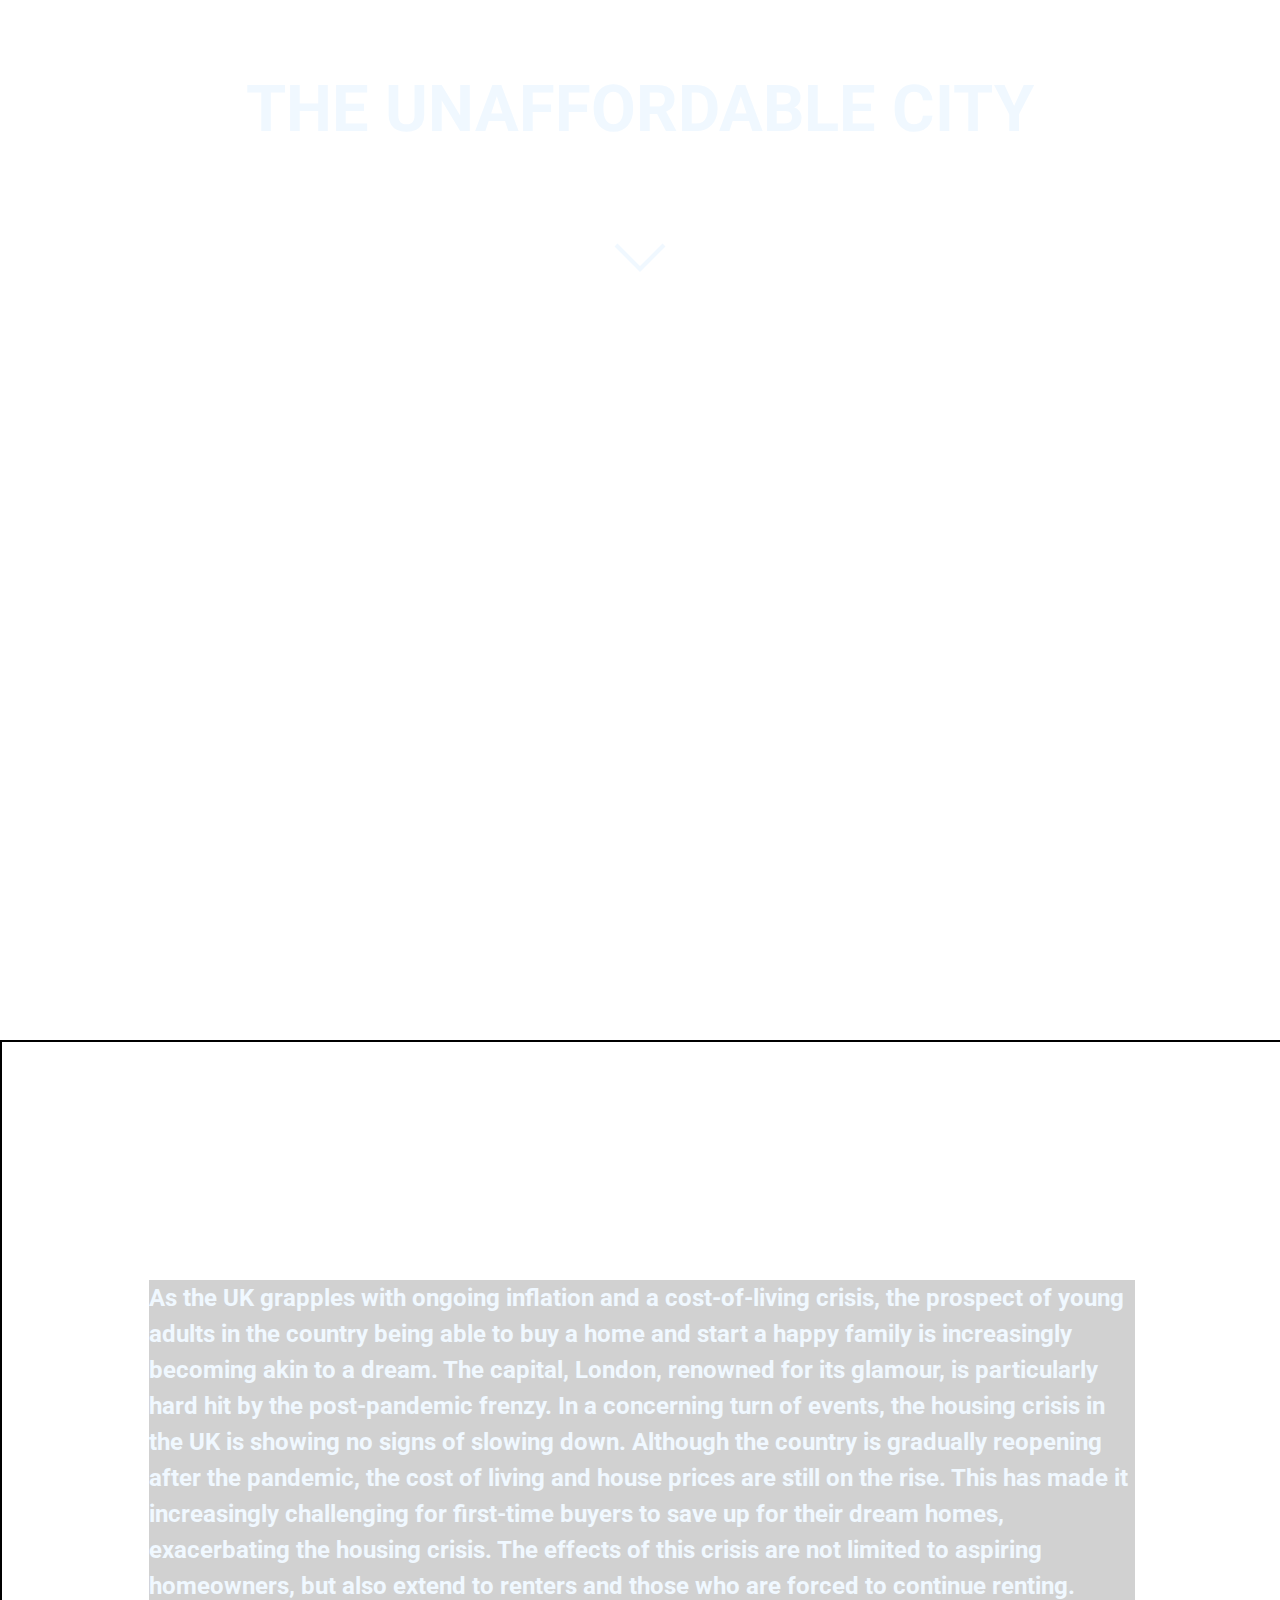
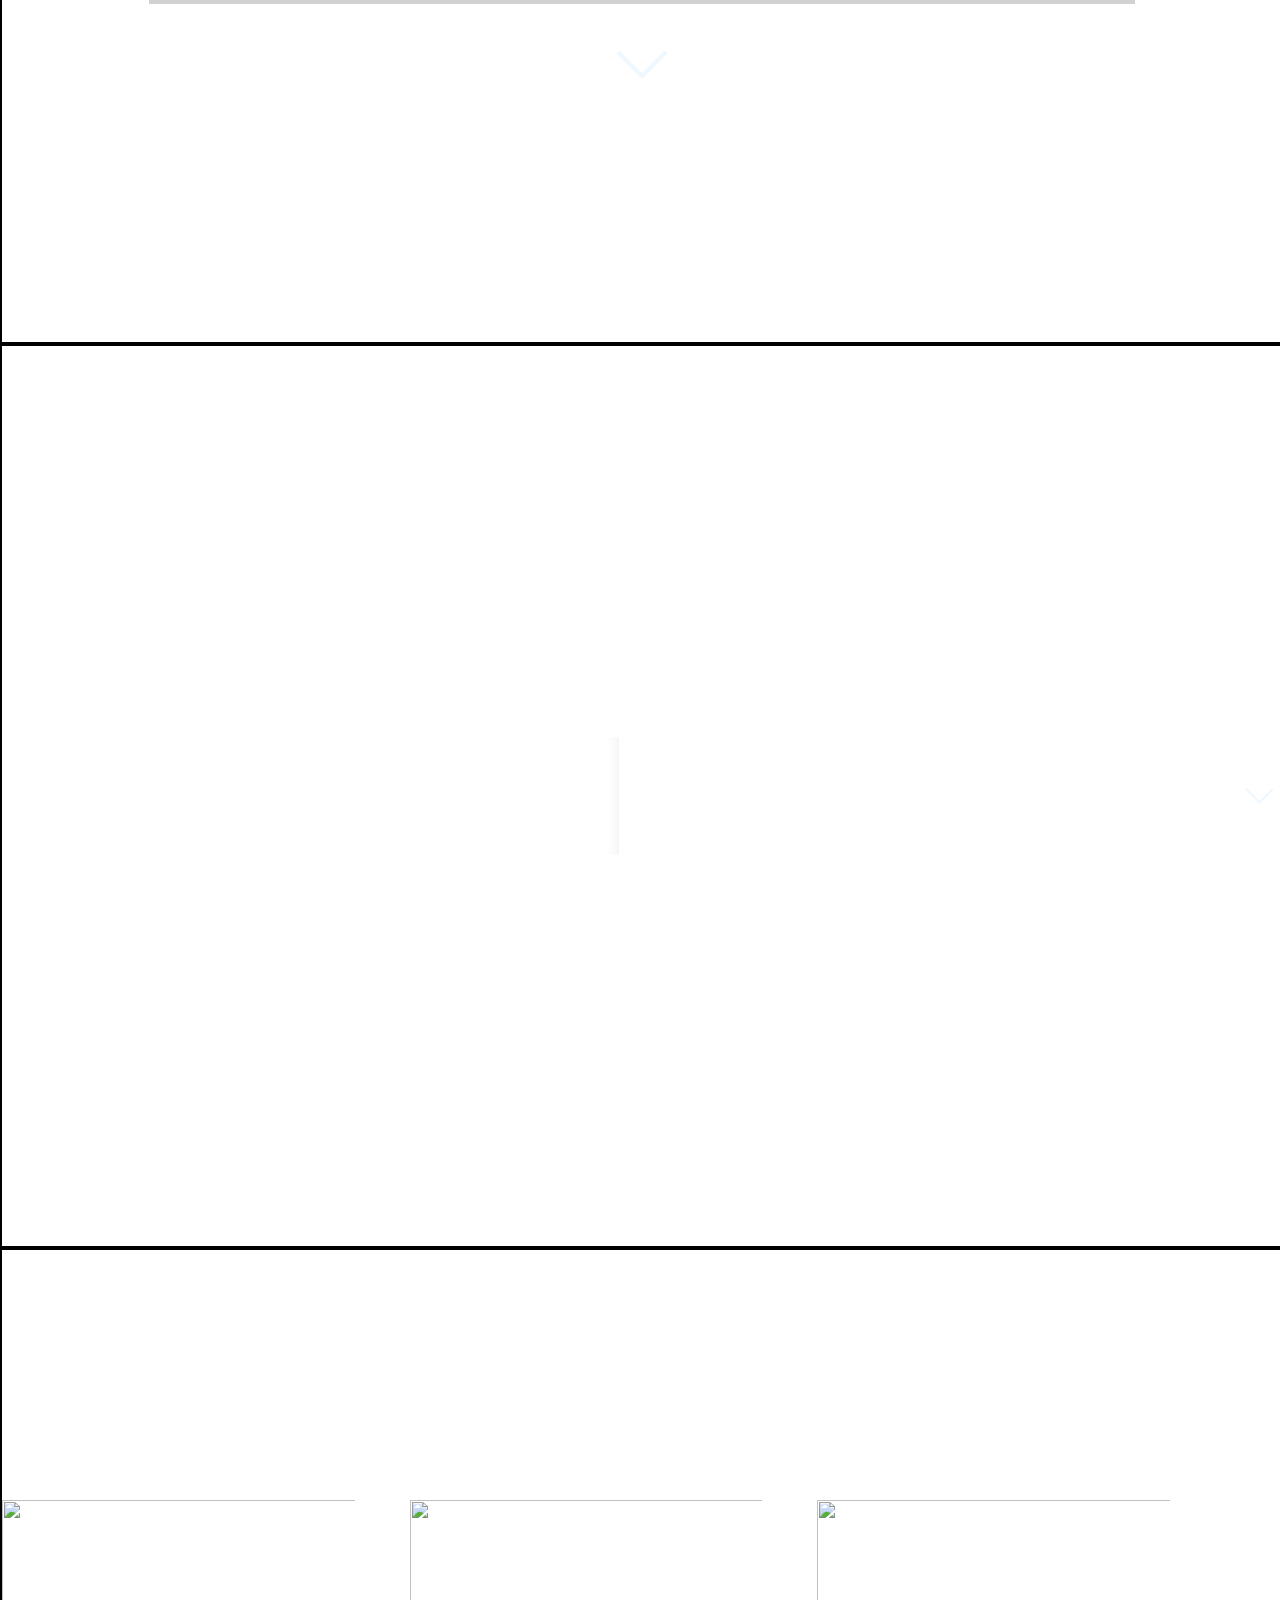
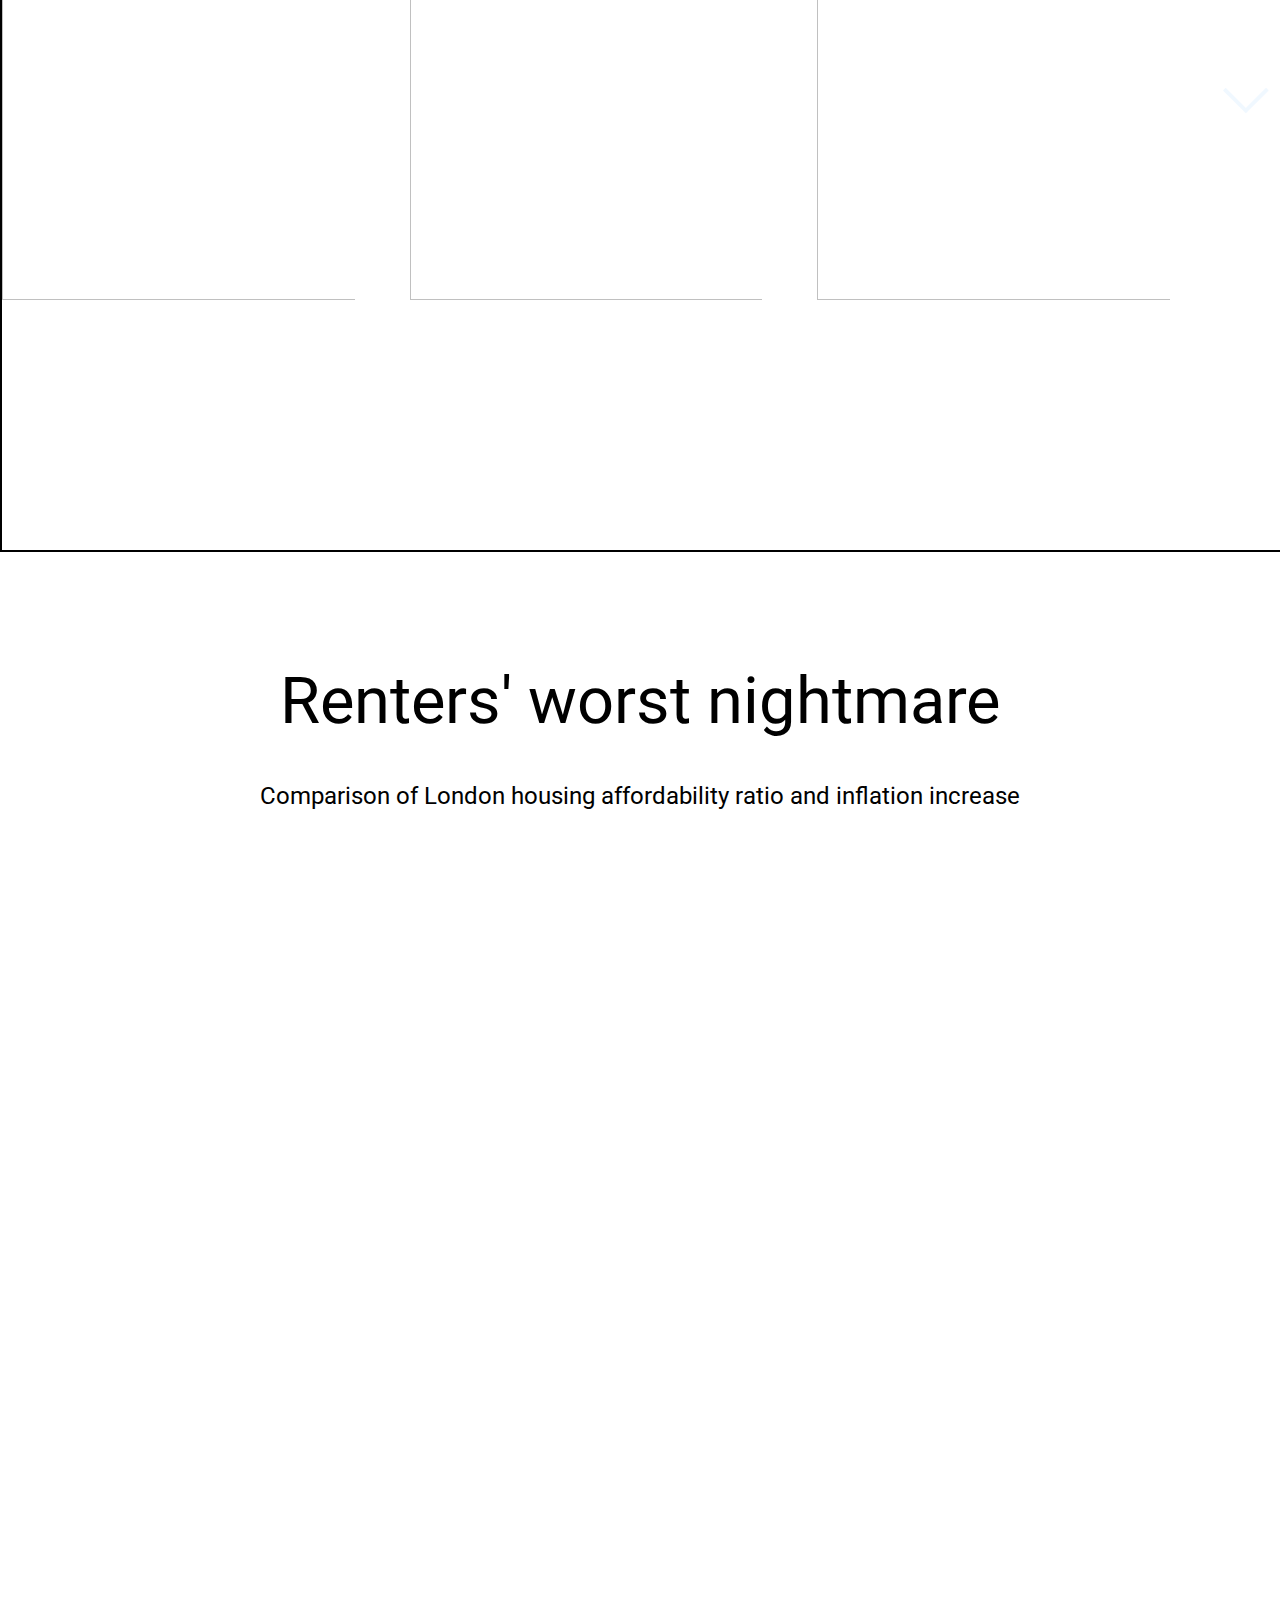
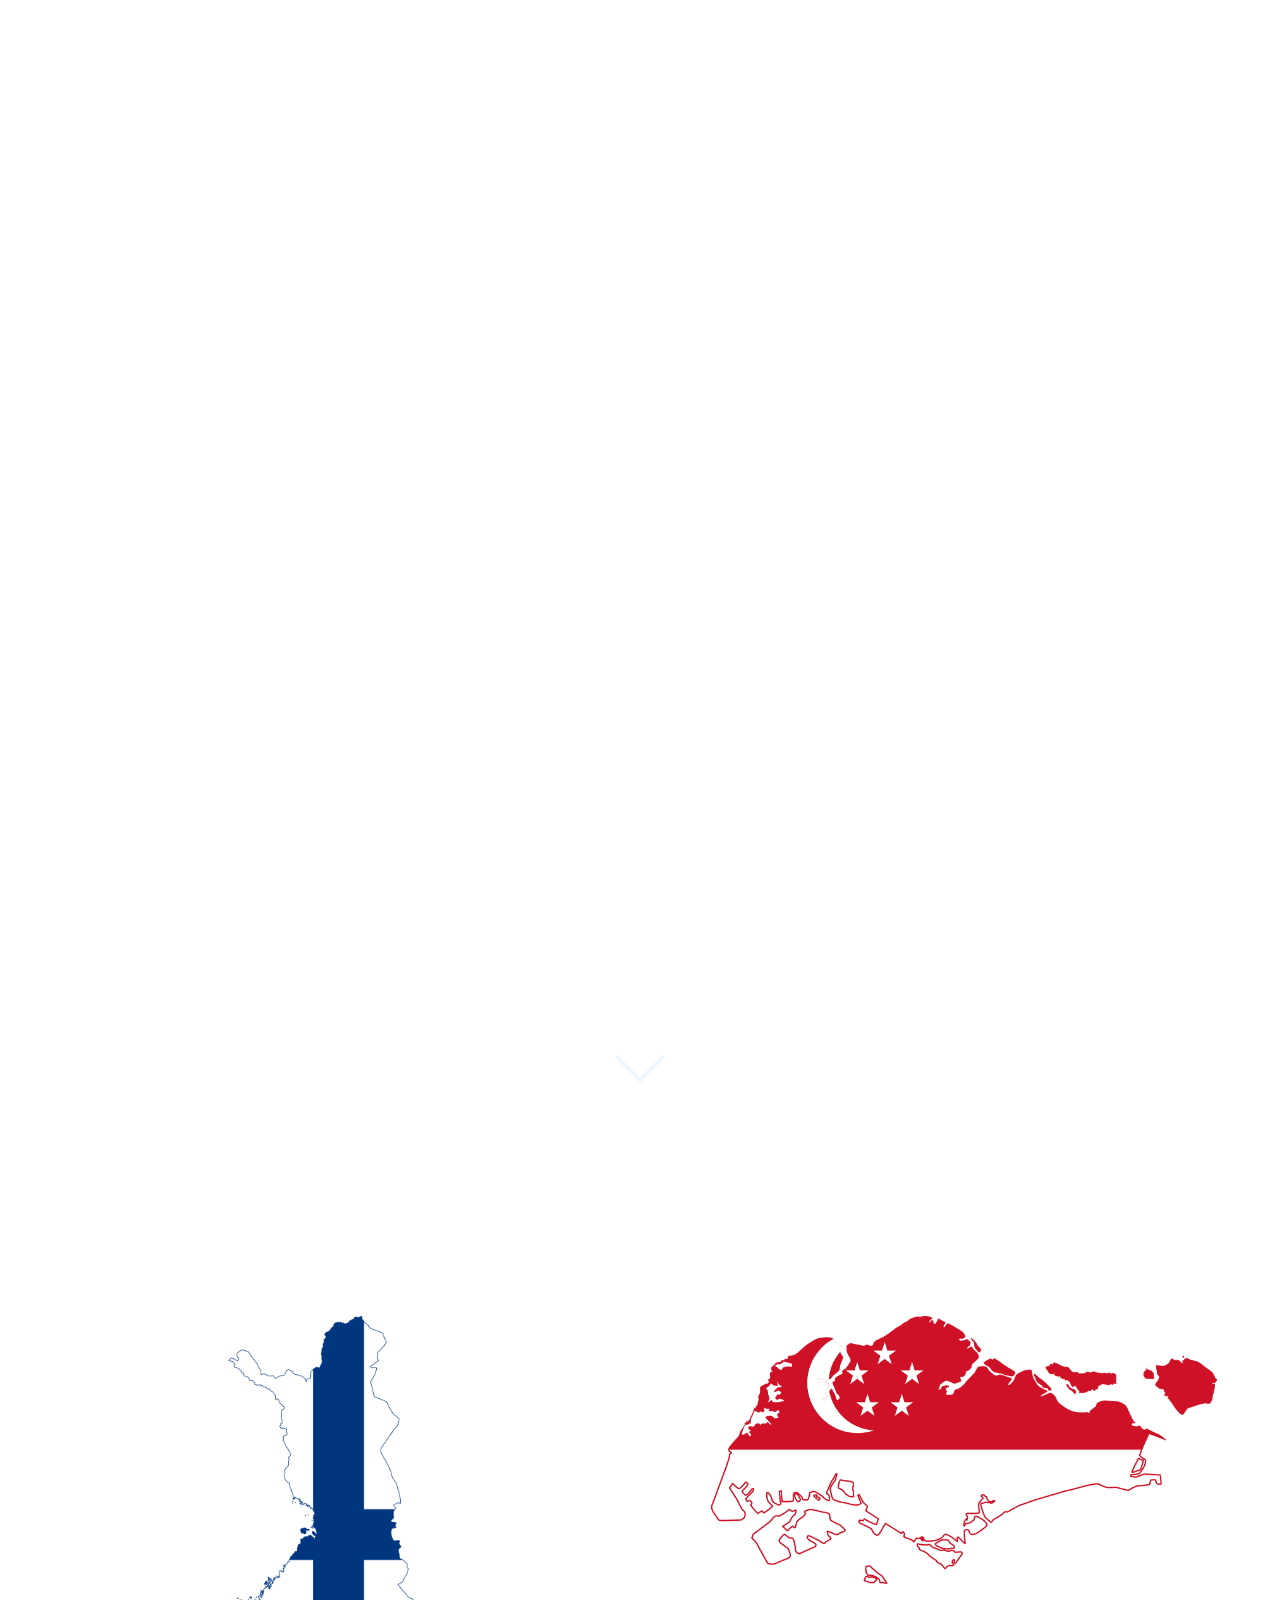
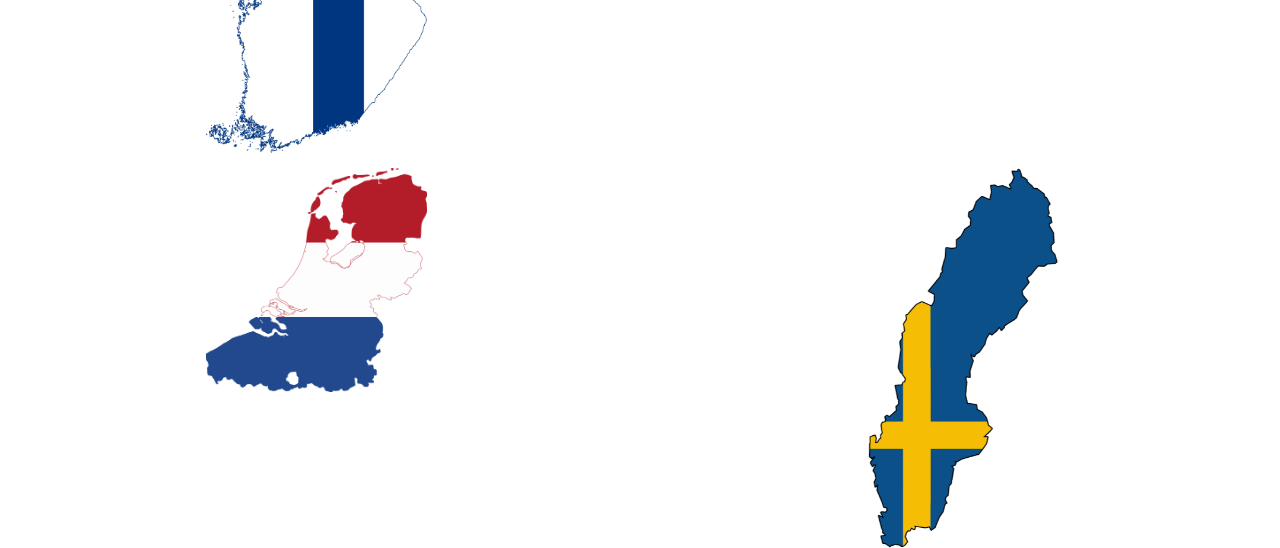
==== CW3/index.html @ 0b130ef2 "Add files via upload" ====
<html lang="en">
<head>
    <meta charset="UTF-8">
    <meta http-equiv="X-UA-Compatible" content="IE=edge">
    <meta name="viewport" content="width=device-width, initial-scale=1.0">
    <title>CW3</title>
    <link rel="stylesheet" href="css/uikit.min.css" />
    <link rel="stylesheet" href="css/index.css">
    <link rel="preconnect" href="https://fonts.googleapis.com">
    <link rel="preconnect" href="https://fonts.gstatic.com" crossorigin>
    <link href="https://fonts.googleapis.com/css2?family=Roboto&display=swap" rel="stylesheet">
    <script src="js/uikit.min.js"></script>
    <script src="js/uikit-icons.min.js"></script>
    <script src="/js/echarts.js"></script>
    



    <style>
        p {
            font-family: Roboto;
        }
    </style>

</head>
<body> 

    <audio id="audio" src="/audio/Police Siren Ambience in Busy City.mp3"></audio>
    <audio id="audio1" src="/audio/audio1.mp3"></audio>
<section>    
    <div class="uk-tile uk-tile-default uk-background-cover" uk-parallax="bgy: -200" style="background-image:url(/img/titleBackground.jpg);">
        <div uk-scrollspy="cls:uk-animation-slide-bottom-medium; repeat: true; delay: 150">
            <div style="width: 100%; height: 100%;">
                <h1 class="uk-text-center uk-text-bolder">THE UNAFFORDABLE CITY</h1>
                <p class="uk-text-center uk-text-bolder secondParagraph-p-tag">by Pei Heng Ma</p>
                <div class="uk-text-center"><a href="#beginning" uk-scroll><span uk-icon="icon: chevron-down; ratio:4" style="color: aliceblue;" onclick="play('audio')"></span></a></div>

            </div>
        </div>            
    </div>
</section>

<section>
    <div id="beginning">
        <div class="video-wrapper">
            <video playsinline autoplay muted loop>
                <source src="/video/traffic-background.mp4" type="video/mp4">
                Your browser does not support the video tag.
            </video>
            
                <div class="uk-container uk-width-5-6 uk-padding">
                    <div class="on-top-of-video-text">
                    <p class="uk-text-bold uk-text-large" style="color:aliceblue; background-color: rgba(105, 105, 105, 0.308);">As the UK grapples with ongoing inflation and a cost-of-living crisis, the prospect of young adults in the country being able to buy a home and start a happy family is increasingly becoming akin to a dream. The capital, London, renowned for its glamour, is particularly hard hit by the post-pandemic frenzy. In a concerning turn of events, the housing crisis in the UK is showing no signs of slowing down. Although the country is gradually reopening after the pandemic, the cost of living and house prices are still on the rise. This has made it increasingly challenging for first-time buyers to save up for their dream homes, exacerbating the housing crisis. The effects of this crisis are not limited to aspiring homeowners, but also extend to renters and those who are forced to continue renting.
                    </p>
                    <div class="uk-text-center"><a href="#secondParagraph" uk-scroll><span uk-icon="icon: chevron-down; ratio:4" style="color: aliceblue;" onclick="play('#audio1')"></span></a></div>
                </div>
            </div>
        </div>
    </div>
</section>

<section>
    <div id="secondParagraph">
        <div class="video-wrapper">
            <video id="network-background" playsinline autoplay muted loop>
                <source src="/video/network-background.mp4" type="video/mp4">
                Your browser does not support the video tag.
            </video>

            <div class="uk-container"> 
                <div class="uk-position-relative uk-visible-toggle uk-light" tabindex="-1" uk-slider="sets: true">
                    <ul class="uk-slider-items uk-child-width-1-2 uk-child-width-1-2@m uk-margin-auto">
                        <li>
                            <div class="uk-position-center uk-panel">
                                <h1>Never Enough</h1>
                                <p class="secondParagraph-p-tag">(swipe right to continue)</p>
                            </div>
                        </li>
                        <li>
                            <div class="uk-card uk-card-default uk-position-center" style="background-color: transparent;">
                                <div class="uk-card-body">
                                    <p class="secondParagraph-p-tag">In March 2023, the Office of National Statistics published its most recent report on housing affordability in England and Wales. The report analyzed the median house prices and median household income to determine the number of times a household salary is required to buy a property. The results were staggering, with the number reaching an all-time high, a situation exacerbated by the lockdown when property prices were inflated due to the pandemic.</p>
                                </div>
                            </div>
                        </li>
                        <li>
                                <h2 style="color: white; margin-bottom: -6;">House Prices to Earnings Ratio Comparison between London and England (2002-2022)</h2>
                                <div id="stack-chart" style="width: 100%;height:75%;"></div>
                            
                        </li>
                        <li>
                            <div class="uk-card uk-card-default uk-position-center" style="width:70%; background-color: transparent;">
                                <div class="uk-card-body">
                                    <p class="secondParagraph-p-tag">In 2002, London's ratio was 6.74 compared to England's ratio of 4.92. By 2022, London's ratio had risen to 13.33 while England's ratio was 8.28. This suggests that the housing market in London is particularly unaffordable in comparison to the rest of England, with house prices rising faster than earnings. The data also suggests that the gap between London's ratio and England's ratio is widening, with London's ratio increasing at a faster pace in recent years.</p>
                                    
                                </div>
                            </div>
                        </li>
                        <li>
                            <div style="background-color: rgba(255, 255, 255, 0.429);"><script type="text/javascript" defer src="https://datawrapper.dwcdn.net/0DMvJ/embed.js?v=4" charset="utf-8"></script><noscript><img src="https://datawrapper.dwcdn.net/0DMvJ/full.png" alt="" /></noscript></div>
                        </li>
                        <li>
                            <div class="uk-card uk-card-default uk-position-center" style="background-color: transparent;">
                                <div class="uk-card-body">
                                    <p class="secondParagraph-p-tag">The pandemic restrictions that closed offices and decimated London's hospitality industry have caused many young people to relocate from the city center to the suburbs. The map illustrates the increase in the housing affordability ratio percentage for each borough in London over the years. From the map, we can see the suburban boroughs are witnessing a significant rise in unaffordability.</p>
                                </div>
                            </div>
                        </li>
                        <li>
                            <h2 style="color: white;">House Price Growth vs Median Income Growth in London</h2>
                            <div id="house-price-to-income-chart" style="width: 115%;height:500%; margin-bottom:-4;"></div>

                        </li>
                        <li>
                            <div class="uk-card uk-card-default uk-position-right" style="width:85%; background-color: transparent;">
                                <div class="uk-card-body">
                                    <p class="secondParagraph-p-tag">From 2003 to 2022, the house price growth in London has consistently outpaced median income growth, with the gap between the two increasing significantly over time. From 2003 to 2008, house price growth ranged from 14% to 56%, while median income growth ranged from 3.83% to 23.23%. From 2009 to 2018, house price growth ranged from 47% to 169%, while median income growth ranged from 26.57% to 41.48%.
                                    </p>
                                    <p class="secondParagraph-p-tag">The trend continued in the following years, with the gap widening even further. In 2022, the accumulated house price growth was 209%, while the total median income growth was 56.10%, nearly four times less. This comparison indicates a continuing trend of disproportionate growth in London's housing market, with many Londoners unable to keep up with the rising prices despite an increase in wages.</p>
                                </div>
                            </div>
                        </li>
                        
                    </ul>
                
                    <a class="uk-position-center-left uk-position-small uk-hidden-hover" href="#" uk-slidenav-previous uk-slider-item="previous"></a>
                    <a class="uk-position-center-right uk-position-small uk-hidden-hover" href="#" uk-slidenav-next uk-slider-item="next"></a>
                
                </div>
            </div>
            <div class="uk-text-center"><a href="#thirdParagraph" uk-scroll><span uk-icon="icon: chevron-down; ratio:4" style="color: aliceblue;" onclick="play('audio1')"></span></a></div>
        </div>
    </div>
</section>
    

<section>
    <div id="thirdParagraph">
        
        <div class="video-wrapper">
            <video playsinline autoplay muted loop uk-parallax="bgy: -200">
                <source src="/video/street-background.mp4" type="video/mp4">
                Your browser does not support the video tag.
            </video>
            
            <div class="uk-child-width-1-3@m uk-grid-small uk-grid-match" uk-grid>
                
                <div class="uk-card uk-card-body">
                    <a href="#covid-card" uk-toggle><img src="/img/street-mask.jpg" width="400" height="400" alt=""></a>
                    <div id="covid-card" class="uk-modal-full" uk-modal>
                        <div class="uk-modal-dialog">
                            <button class="uk-modal-close-full uk-close-large" type="button" uk-close></button>
                            <div class="uk-grid-collapse uk-child-width-1-2@s uk-flex-middle" uk-grid>
                                <div class="uk-background-cover" style="background-image: url('/img/mask.jpg');" uk-height-viewport></div>
                                <div class="uk-padding-large">
                                    <h1 class="card-titles">COVID</h1>
                                    <p>The pandemic had a significant impact on the <a href="https://www.standard.co.uk/homesandproperty/property-news/covid-pandemic-london-property-market-house-prices-effects-b924617.html">property market</a>, causing a complete shutdown. Many predicted that it would lead to a property crash, but the opposite happened. The lockdown created a backlog of demand, as people were unable to view or move houses. Once the market reopened, there was a sudden surge in demand, but not enough properties available for sale. This resulted in a competition for space, triggering a surge in prices across the UK.</p>
                                </div>
                            </div>
                        </div>
                    </div>
                </div>

                <div class="uk-card uk-card-body">
                    <a href="#economic-card" uk-toggle><img src="/img/strike.jpg" width="400" height="400" alt=""></a>
                    <div id="economic-card" class="uk-modal-full" uk-modal>
                        <div class="uk-modal-dialog">
                            <button class="uk-modal-close-full uk-close-large" type="button" uk-close></button>
                            <div class="uk-grid-collapse uk-child-width-1-2@s uk-flex-middle" uk-grid>
                                <div class="uk-background-cover" style="background-image: url('/img/mass-protest.jpg');" uk-height-viewport></div>
                                <div class="uk-padding-large">
                                    <h1 class="card-titles">Lack of economic growth</h1>
                                    <p>Economists analyzing the UK economy after the 2007 financial crisis typically divide the 15-year period into three distinct phases. The first phase was the financial crisis itself, which resulted in a banking system crisis and a severe recession. From 2010, the UK entered a period of austerity where growth was slower than before 2007, but the country still maintained the highest GDP growth per capita among the G7 nations. However, the UK's economic performance worsened after the 2016 Brexit referendum, both in absolute terms and compared to other G7 nations. While all G7 economies were impacted by the Covid-19 pandemic and the Russian invasion of Ukraine, the UK is the only advanced economy among them that has yet to recover to its pre-pandemic level of economic output.</p>
                                </div>
                            </div>
                        </div>
                    </div>
                </div>

                <div class="uk-card uk-card-body">
                    <a href="#interest-card" uk-toggle><img src="/img/DALL·E unpaid bills.png" width="400" height="400" alt=""></a>
                    <div id="interest-card" class="uk-modal-full" uk-modal>
                        <div class="uk-modal-dialog">
                            <button class="uk-modal-close-full uk-close-large" type="button" uk-close></button>
                            <div class="uk-grid-collapse uk-child-width-1-2@s uk-flex-middle" uk-grid>
                                <div class="uk-background-cover" style="background-image: url('/img/bank.jpg');" uk-height-viewport></div>
                                <div class="uk-padding-large">
                                    <h1 class="card-titles">Interest rates</h1>
                                    <p>Amidst rising inflation concerns, the government has been left with no choice but to raise the interest rates, causing a ripple effect on the housing market. With heavier burdens on their shoulders, many buy-to-rent landlords were opting to sell their properties, leading to a net selling of <a href="https://www.theguardian.com/money/2023/feb/24/lots-of-us-are-very-anxious-why-britains-buy-to-let-landlords-are-selling">35,000 properties in 2022</a>.</p>
                                </div>
                            </div>
                        </div>
                    </div>
                </div>


            </div>
            <div class="uk-text-center"><a href="#fourthParagraph" uk-scroll><span uk-icon="icon: chevron-down; ratio:4" style="color: aliceblue;"></span></a></div>
        </div>
    </div>
</section>
    
<section>
    <div class="uk-tile uk-tile-default uk-background-cover" uk-parallax="bgy: -200" style="background-image:url(/img/fourth-background.jpg);">              
        <div id="fourthParagraph" >
            <div class="uk-container uk-width-5-6 uk-padding">
                <h1 class="uk-text-center card-titles">Renters' worst nightmare</h1>
                    
                    <h3 class="uk-text-center card-titles">Comparison of London housing affordability ratio and inflation increase</h3>
                    <div id="mixed-chart" style="width: 75%; height: 75%;" class="uk-margin-auto"></div>
                    
                    
                    <p class="secondParagraph-p-tag" uk-parallax="opacity: 0,1,1; end: 50vh + 50%;">I collected data from the HM Land Registry and Bank of England, and conducted a cross-analysis to examine the relationship between interest rates and house prices over the past few months. Looking at the data set, we can observe that there is a negative correlation between interest rates and London house prices. As the interest rates increase, the median house prices in London decrease. Between August and September 2022, there was an increase in the interest rate from 1.25% to 1.75%, and there was a slight decrease in the median house price from £544,636 to £544,178. Similarly, between December 2022 and January 2023, the interest rate increased from 3% to 3.5%, and the median house price saw a small decrease from £537,119 to £538,116.

                    </p>
                    

                    <p class="secondParagraph-p-tag" uk-parallax="opacity: 0,1,1; end: 50vh + 50%;">However, it should be noted that the correlation between interest rates and house prices is not always clear-cut or immediate. Numerous factors, including supply and demand, economic conditions, and government policies, may also affect the housing market. While there has been a minor decline in house prices in the market, they have continued to reach record highs over the long term.

                    </p>

                    <p class="secondParagraph-p-tag" uk-parallax="opacity: 0,1,1; end: 50vh + 50%;">With more landlords selling up their properties, the market saw a shortage in supply, and in the time when people are coming back to London, listings can be gone as fast as <a href="https://www.youtube.com/watch?v=Aq2ZvAvrqvo&t=75s">within 24 hours when the ad was placed</a>. One realty agent said in an interview with CNBC: “We often don't have to ask tenants to offer over asking price. They just offer over asking price because they've lost out on the last two or three properties that they've bid for. They're offering long leases realizing that they probably don't want to be looking again in another year.”
                    </p>

                    <p class="secondParagraph-p-tag" uk-parallax="opacity: 0,1,1; end: 50vh + 50%;">First-time buyers are faced with the challenge of accumulating more savings for buying their homes, as the already high cost of properties is now compounded by <a href="https://www.mirror.co.uk/money/help-buy-scheme-finally-comes-28350521">the ending of the Help to Buy scheme</a>. Many of these young adults are therefore forced to continue renting and competing with other groups in the already cut-throat rental market. 
                    </p>

                    <p class="secondParagraph-p-tag" uk-parallax="opacity: 0,1,1; end: 50vh + 50%;">One of these groups is the social housing dwellers. The availability of social housing <a href="https://www.economicshelp.org/blog/183129/economics/is-there-really-a-housing-shortage-in-the-uk/">has been diminishing steadily</a>, with old stocks being sold or demolished without replacement. As a result, there are now 1.4 million fewer social housing households than in 1980, and one million households are currently on the waiting list for such housing. With homes being increasingly unaffordable due to high prices, the demand for social housing has risen. However, since the private rental sector has been slow to catch up with this demand, there has been a surge in rents, particularly in big cities and the south of England, which have exceeded inflation rates.
                    </p>

                    <p class="secondParagraph-p-tag" uk-parallax="opacity: 0,1,1; end: 50vh + 50%;">But it's not just residents of the UK who are feeling the pinch. According to recent reports, the soaring housing prices are putting pressure on the influx of international students, with nearly <a href="https://www.gov.uk/government/statistics/immigration-system-statistics-year-ending-december-2022/summary-of-latest-statistics">half a million</a> individuals arriving in the country in 2021 alone. This represents an 81% increase from 2019, and many of these students are expected to remain in the UK after graduation, thanks to the <a href="https://www.gov.uk/graduate-visa">reinstated Post Study Work (PSW) visa</a>.
                    </p>
                    <div class="uk-text-center"><a href="#finalParagraph" uk-scroll><span uk-icon="icon: chevron-down; ratio:4" style="color: aliceblue;"></span></a></div>
            </div>
        </div>
    </div>
</section>

<section>
            <div id="finalParagraph" uk-parallax="bgy: -200" style="background-image: url(img/world-map.jpg);">
                    <!-- <carousel for housing solutions> -->
                    <!-- <Vienna’s solution> -->
                <h1 class="uk-text-center card-titles" style="color: white;">Could we learn from other countries?</h1>
                    <div class="uk-child-width-1-2 uk-child-width-1-2@m uk-grid-match uk-grid-small" uk-grid>
                        
                        <div class="uk-text-center">
                            <div class="uk-inline-clip uk-transition-toggle uk-light" tabindex="0">
                                <img src="img/finland.png" width="35%" alt="">
                                <div class="uk-position-center">
                                    <div class="uk-transition-slide-top-small"><h4 class="uk-margin-remove" style="color: black; background-color: rgba(255, 255, 255, 0.851);">Finland</h4></div>
                                    <div class="uk-transition-slide-bottom-small"><h4 class="uk-margin-remove" style="color: black; background-color:  rgba(255, 255, 255, 0.851);">Finland has a social housing system that is based on income and need. The government provides financial support for the construction of social housing, and the rental rates are set at an affordable level based on income.</h4></div>
                                </div>
                            </div>
                        </div>
                        <div class="uk-text-center">
                            <div class="uk-inline-clip uk-transition-toggle uk-light" tabindex="0">
                                <img src="img/singapore.png" width="80%"alt="">
                                <div class="uk-position-center">
                                    <div class="uk-transition-slide-top-small"><h4 class="uk-margin-remove" style="color: black;background-color: rgba(255, 255, 255, 0.851);">Singapore</h4></div>
                                    <div class="uk-transition-slide-bottom-small"><h4 class="uk-margin-remove" style="color: black;background-color:  rgba(255, 255, 255, 0.851);">The government of Singapore has implemented a comprehensive public housing system that provides affordable homes for 80% of the population. The Housing Development Board (HDB) is the government agency responsible for providing affordable public housing for Singaporeans.</h4></div>
                                </div>
                            </div>
                        </div>
                        <div class="uk-text-center">
                            <div class="uk-inline-clip uk-transition-toggle uk-light" tabindex="0">
                                <img src="img/netherlands.png" width="35%" alt="">
                                <div class="uk-position-center">
                                    <div class="uk-transition-slide-top-small"><h4 class="uk-margin-remove" style="color: black;background-color: rgba(255, 255, 255, 0.851);">Netherlands</h4></div>
                                    <div class="uk-transition-slide-bottom-small"><h4 class="uk-margin-remove" style="color: black;background-color:  rgba(255, 255, 255, 0.851);">The Netherlands has a system of social housing that provides affordable homes to low- and middle-income households. The government provides financial support for the construction and maintenance of social housing, and the rental rates are set at an affordable level based on income.</h4></div>
                                </div>
                            </div>
                        </div>
                        <div class="uk-text-center">
                            <div class="uk-inline-clip uk-transition-toggle uk-light" tabindex="0">
                                <img src="img/sweden.png" width="30%" alt="">
                                <div class="uk-position-center">
                                    <div class="uk-transition-slide-top-small"><h4 class="uk-margin-remove" style="color: black;background-color:  rgba(255, 255, 255, 0.851);">Sweden</h4></div>
                                    <div class="uk-transition-slide-bottom-small"><h4 class="uk-margin-remove" style="color: black;background-color: rgba(255, 255, 255, 0.851);">Sweden has a long history of providing social housing, and today, around 20% of the population lives in subsidized housing. The government provides financial support for the construction and renovation of social housing, and the rental rates are set at an affordable level based on income.</h4></div>
                                </div>
                            </div>
                        </div>
                        
                        
                    </div>
            </div>
 </section>

            <script src="/js/index.js"></script>
        
            <section>
            </section>
    </body>
</html>
---- CW3/css/index.css ----
html {
  scroll-behavior:smooths;
}

h1 {
    color: aliceblue;
    font-size: 65px;
}

p{
    color: black;
    font-size: larger;
}

/* the following three are for using videos as backgrounds */
video {
    object-fit: cover;
    position: absolute;
    top: 0;
    left: 0;
    height: 100%;
    width: 100%;
  }
  .video-wrapper {
    border: 2px solid #000;
    width: 100%;
    height: 100%;
    position: relative;
    overflow: hidden;
    text-align: center;
    display: flex;
    align-items: center;
    justify-content: center;
  }
  .on-top-of-video-text{
    position: relative;
    color: white;
    text-align: left;
  }

/* The following code modify the appearance of the highcharts used in index */

.highcharts-figure,
.highcharts-data-table table {
  min-width: 360px;
  max-width: 800px;
  margin: 1em auto;
}

.highcharts-data-table table {
  font-family: Verdana, sans-serif;
  border-collapse: collapse;
  border: 1px solid #ebebeb;
  margin: 10px auto;
  text-align: center;
  width: 100%;
  max-width: 500px;
}

.highcharts-data-table caption {
  padding: 1em 0;
  font-size: 1.2em;
  color: #555;
}

.highcharts-data-table th {
  font-weight: 600;
  padding: 0.5em;
}

.highcharts-data-table td,
.highcharts-data-table th,
.highcharts-data-table caption {
  padding: 0.5em;
}

.highcharts-data-table thead tr,
.highcharts-data-table tr:nth-child(even) {
  background: #f8f8f8;
}

.highcharts-data-table tr:hover {
  background: #f1f7ff;
}


#network-background{
  filter:opacity(90%);

}

.secondParagraph-p-tag{
  color: white;
}

.card-titles{

  color: black;
}

html{
  scroll-snap-type: y mandatory;
}

section{
  scroll-snap-align: start;
}
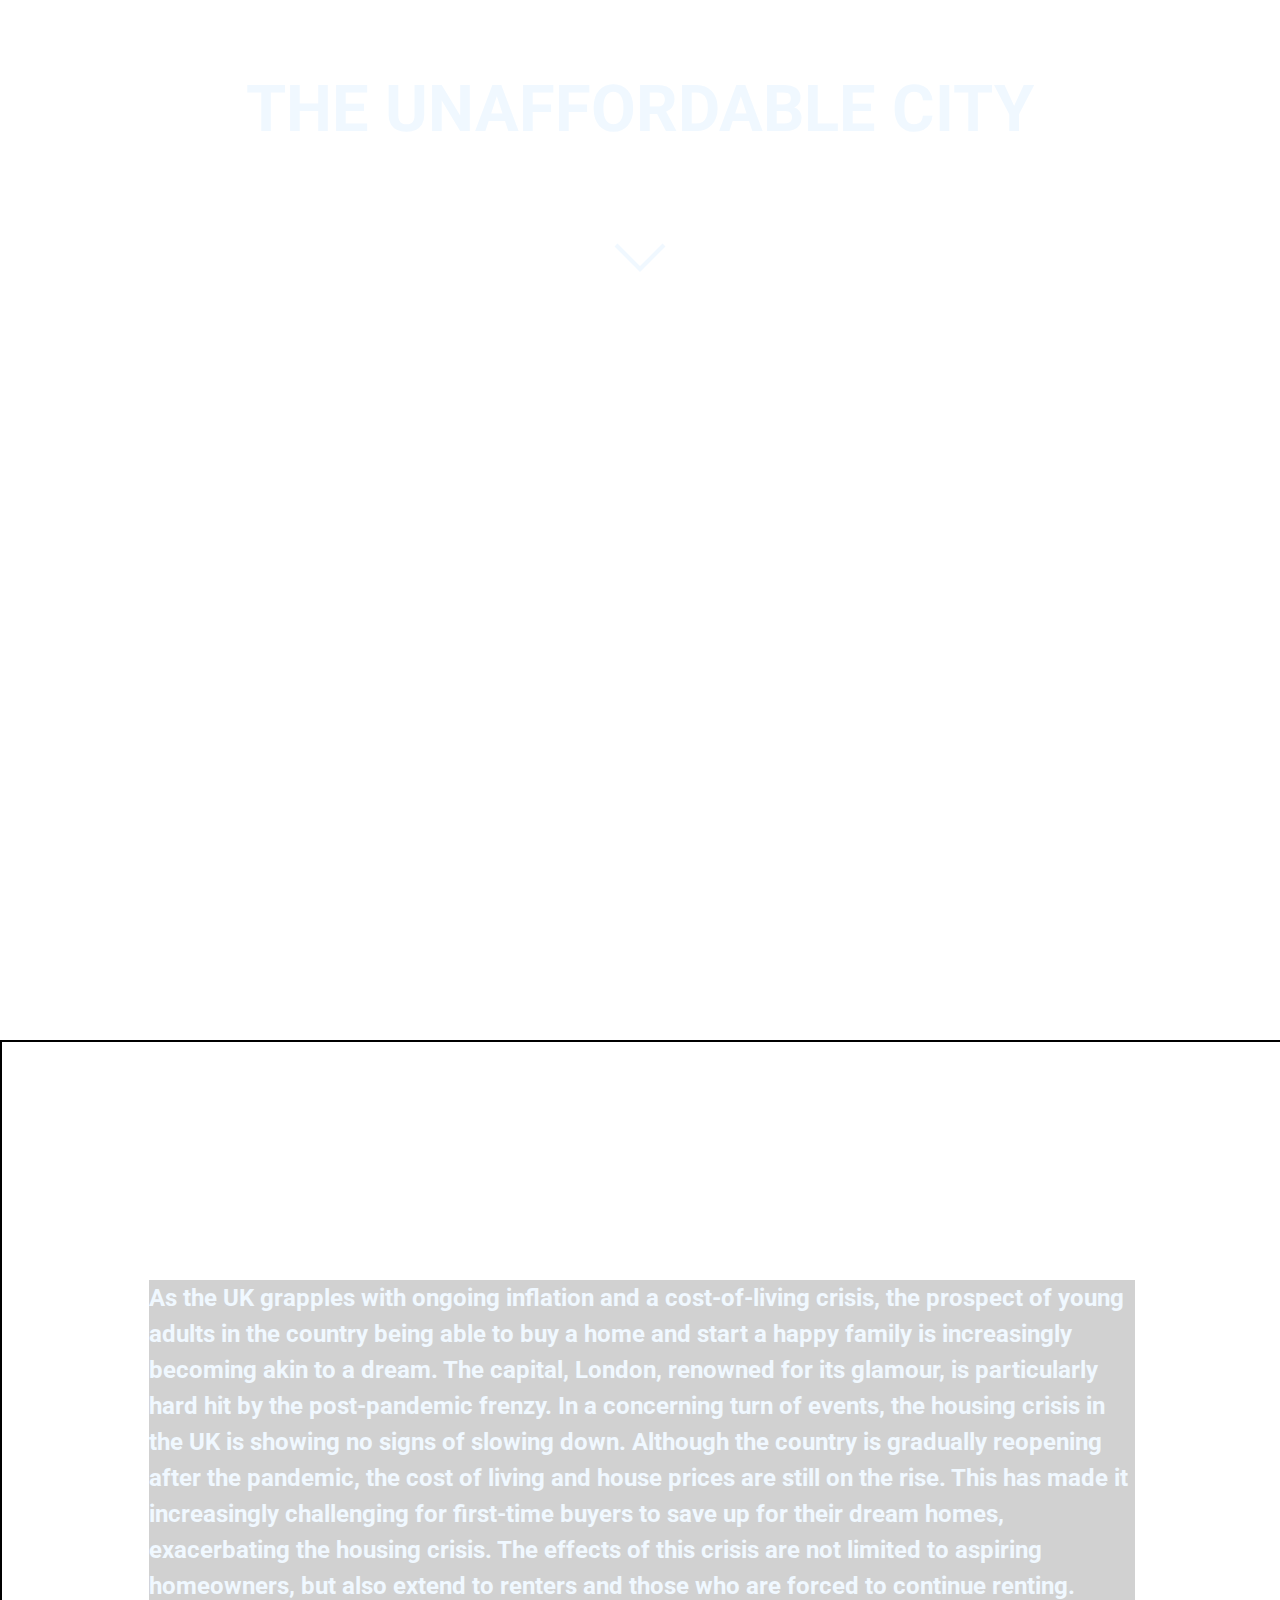
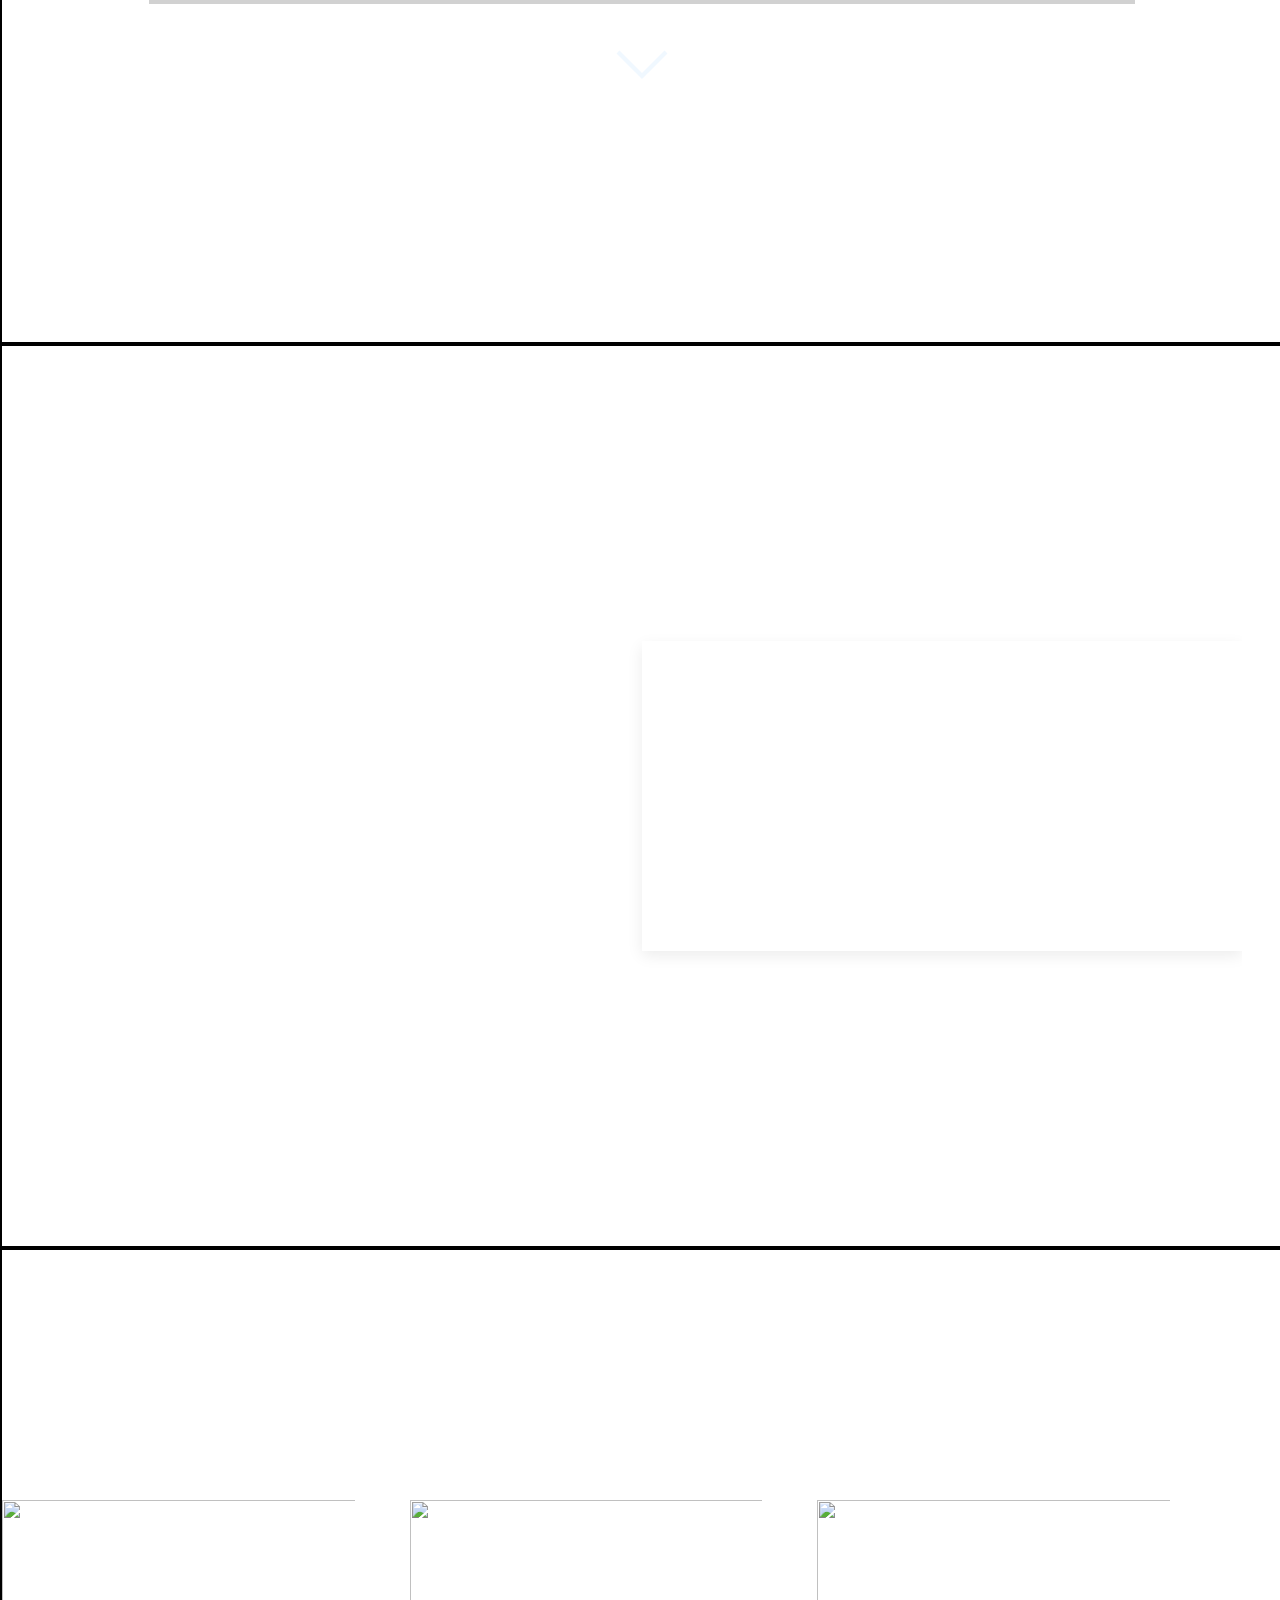
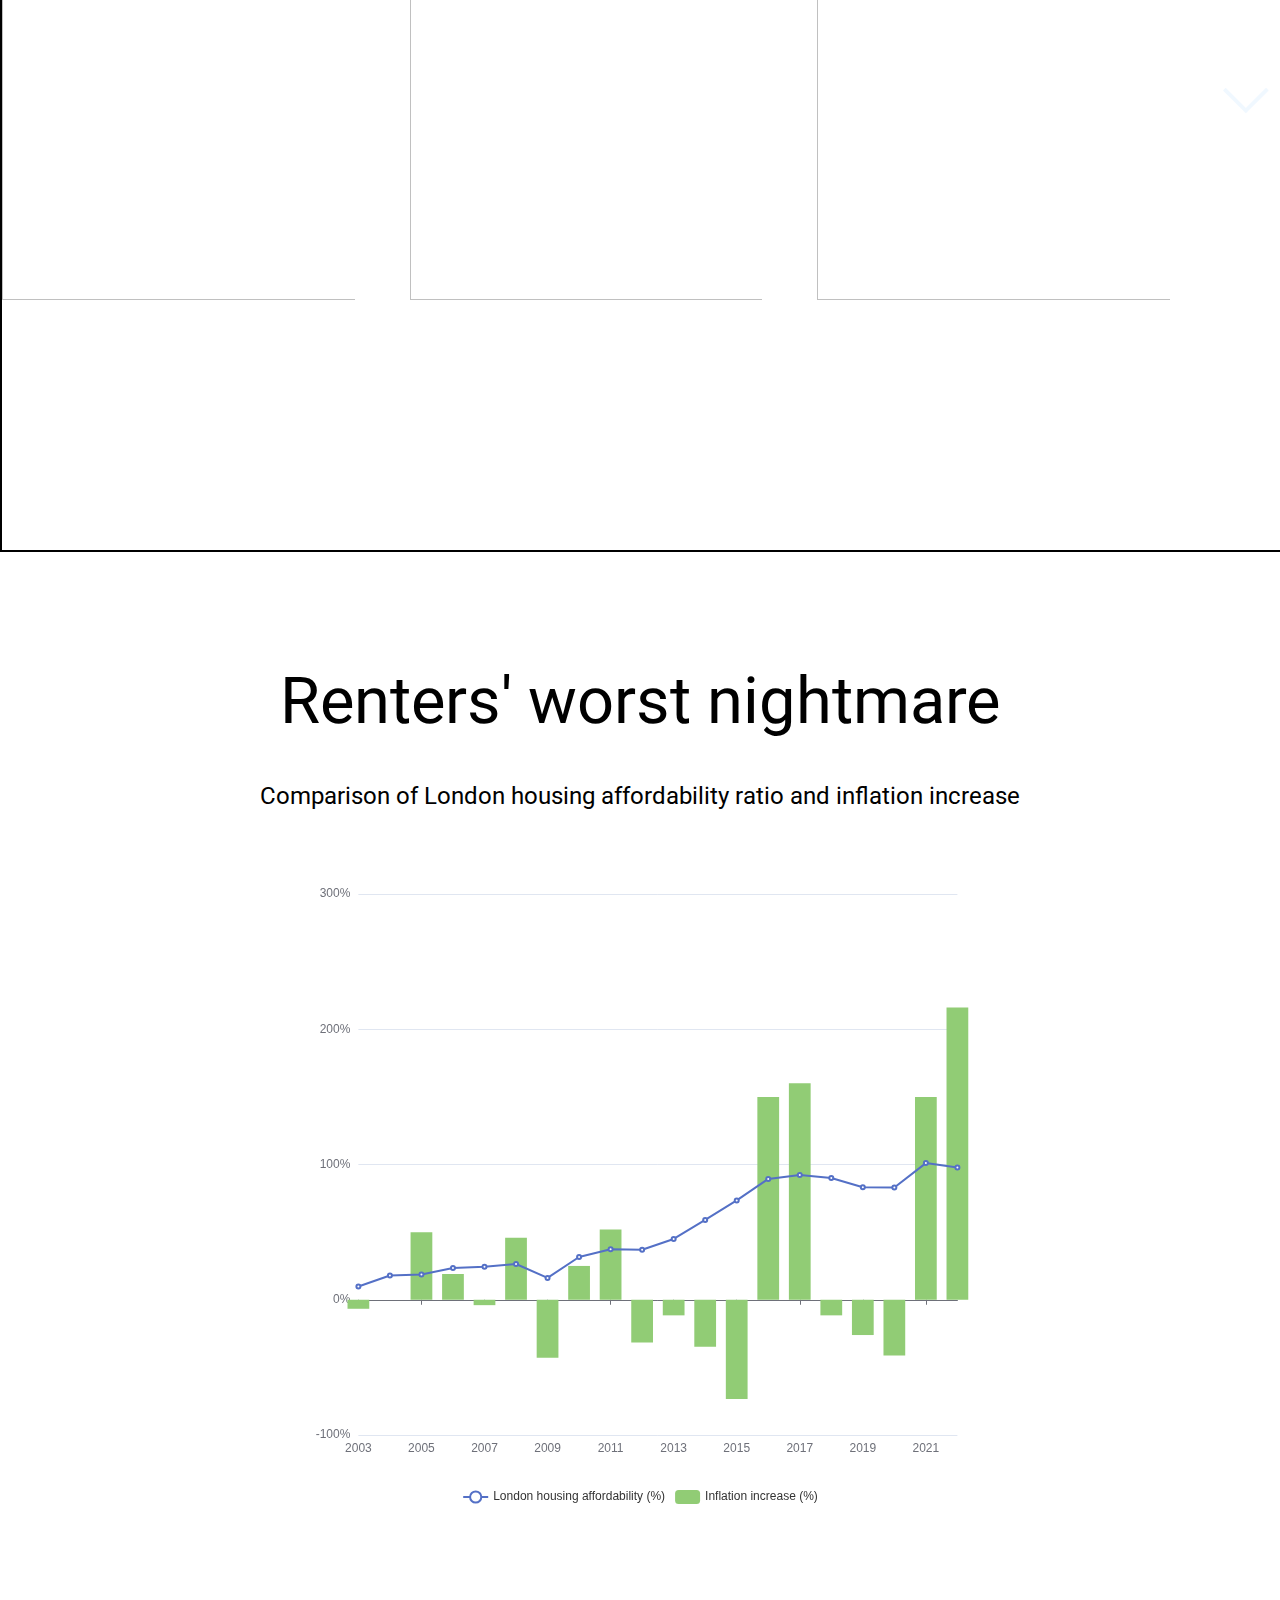
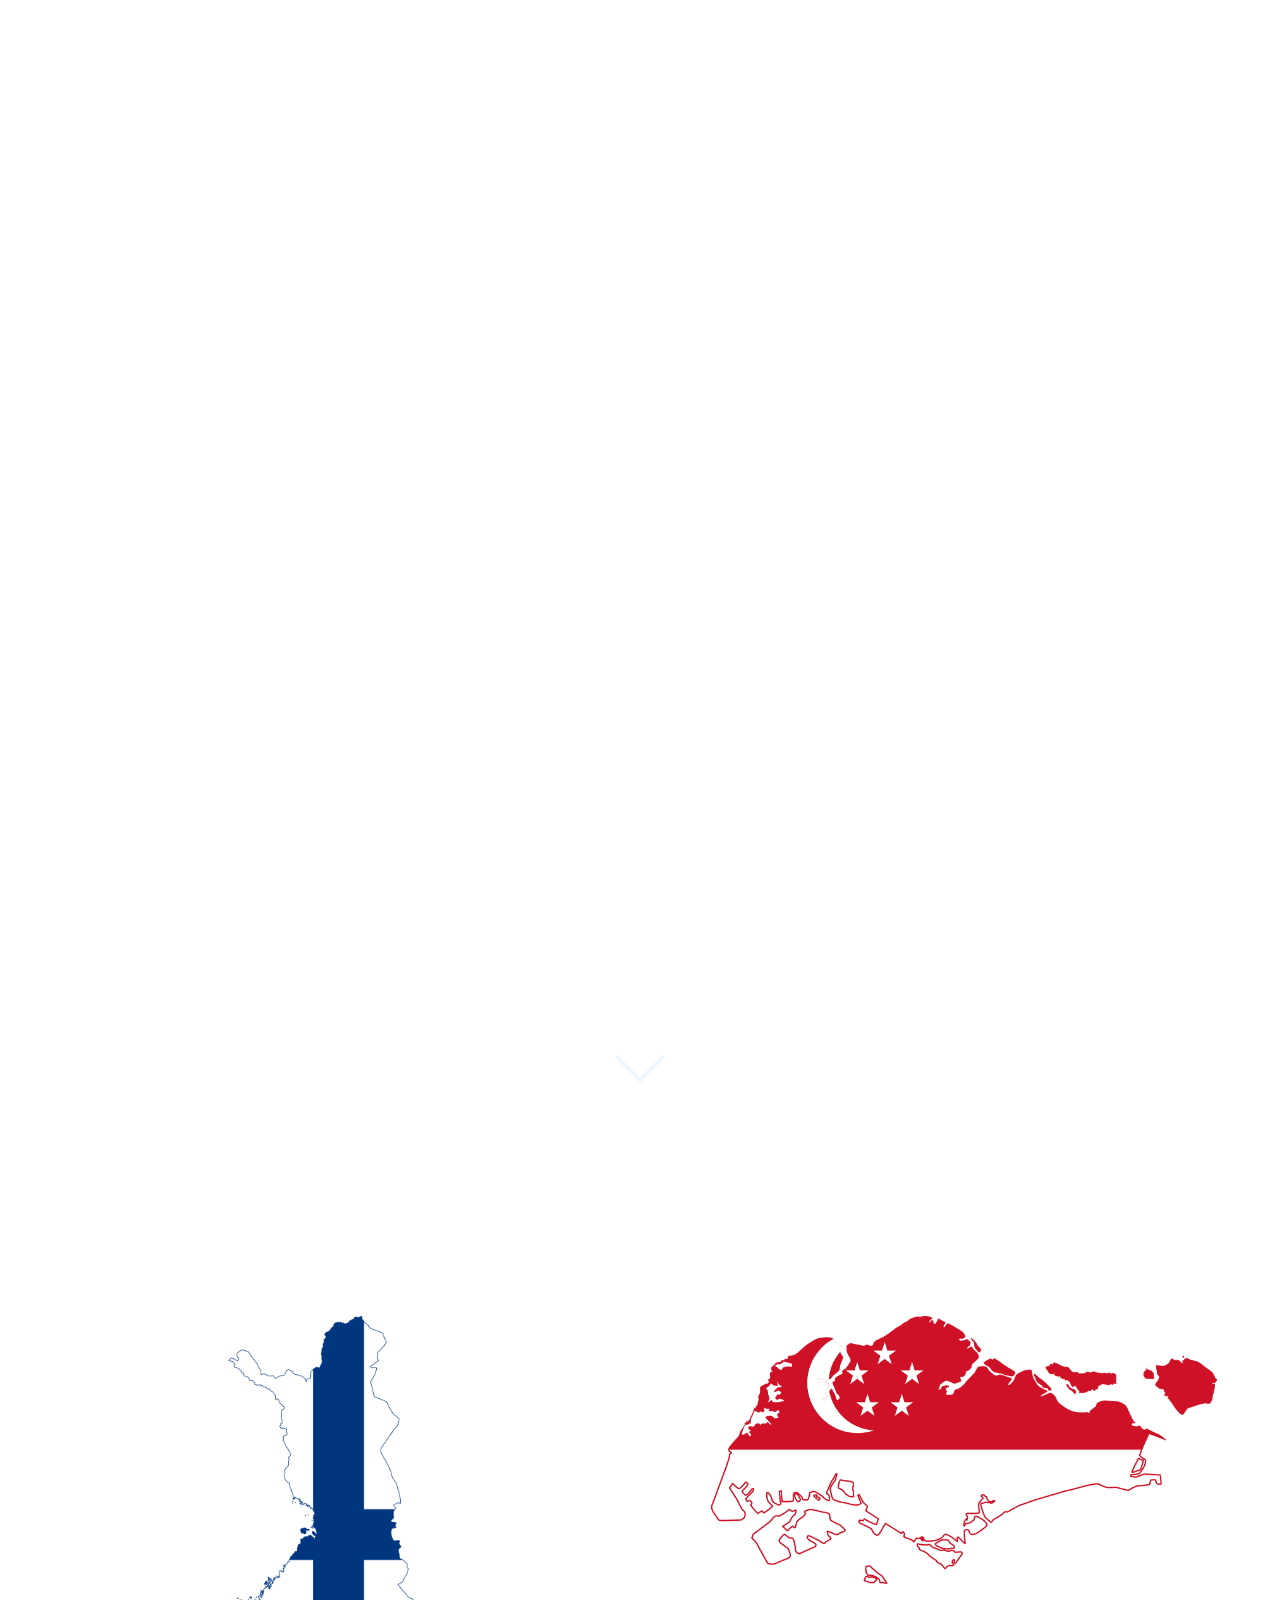
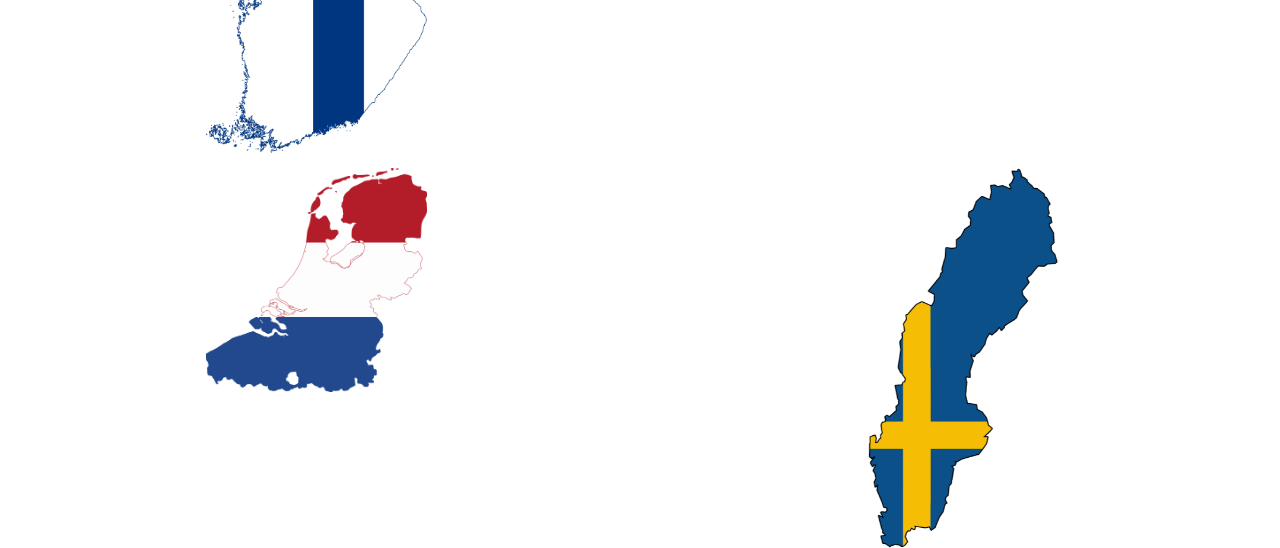
==== commit cf7fc8f9: "Update index.html" ====
--- a/CW3/index.html
+++ b/CW3/index.html
@@ -11,7 +11,7 @@
     <link href="https://fonts.googleapis.com/css2?family=Roboto&display=swap" rel="stylesheet">
     <script src="js/uikit.min.js"></script>
     <script src="js/uikit-icons.min.js"></script>
-    <script src="/js/echarts.js"></script>
+    <script src="js/echarts.js"></script>
     
 
 
@@ -285,9 +285,9 @@
             </div>
  </section>
 
-            <script src="/js/index.js"></script>
+            <script src="js/index.js"></script>
         
             <section>
             </section>
     </body>
-</html>+</html>
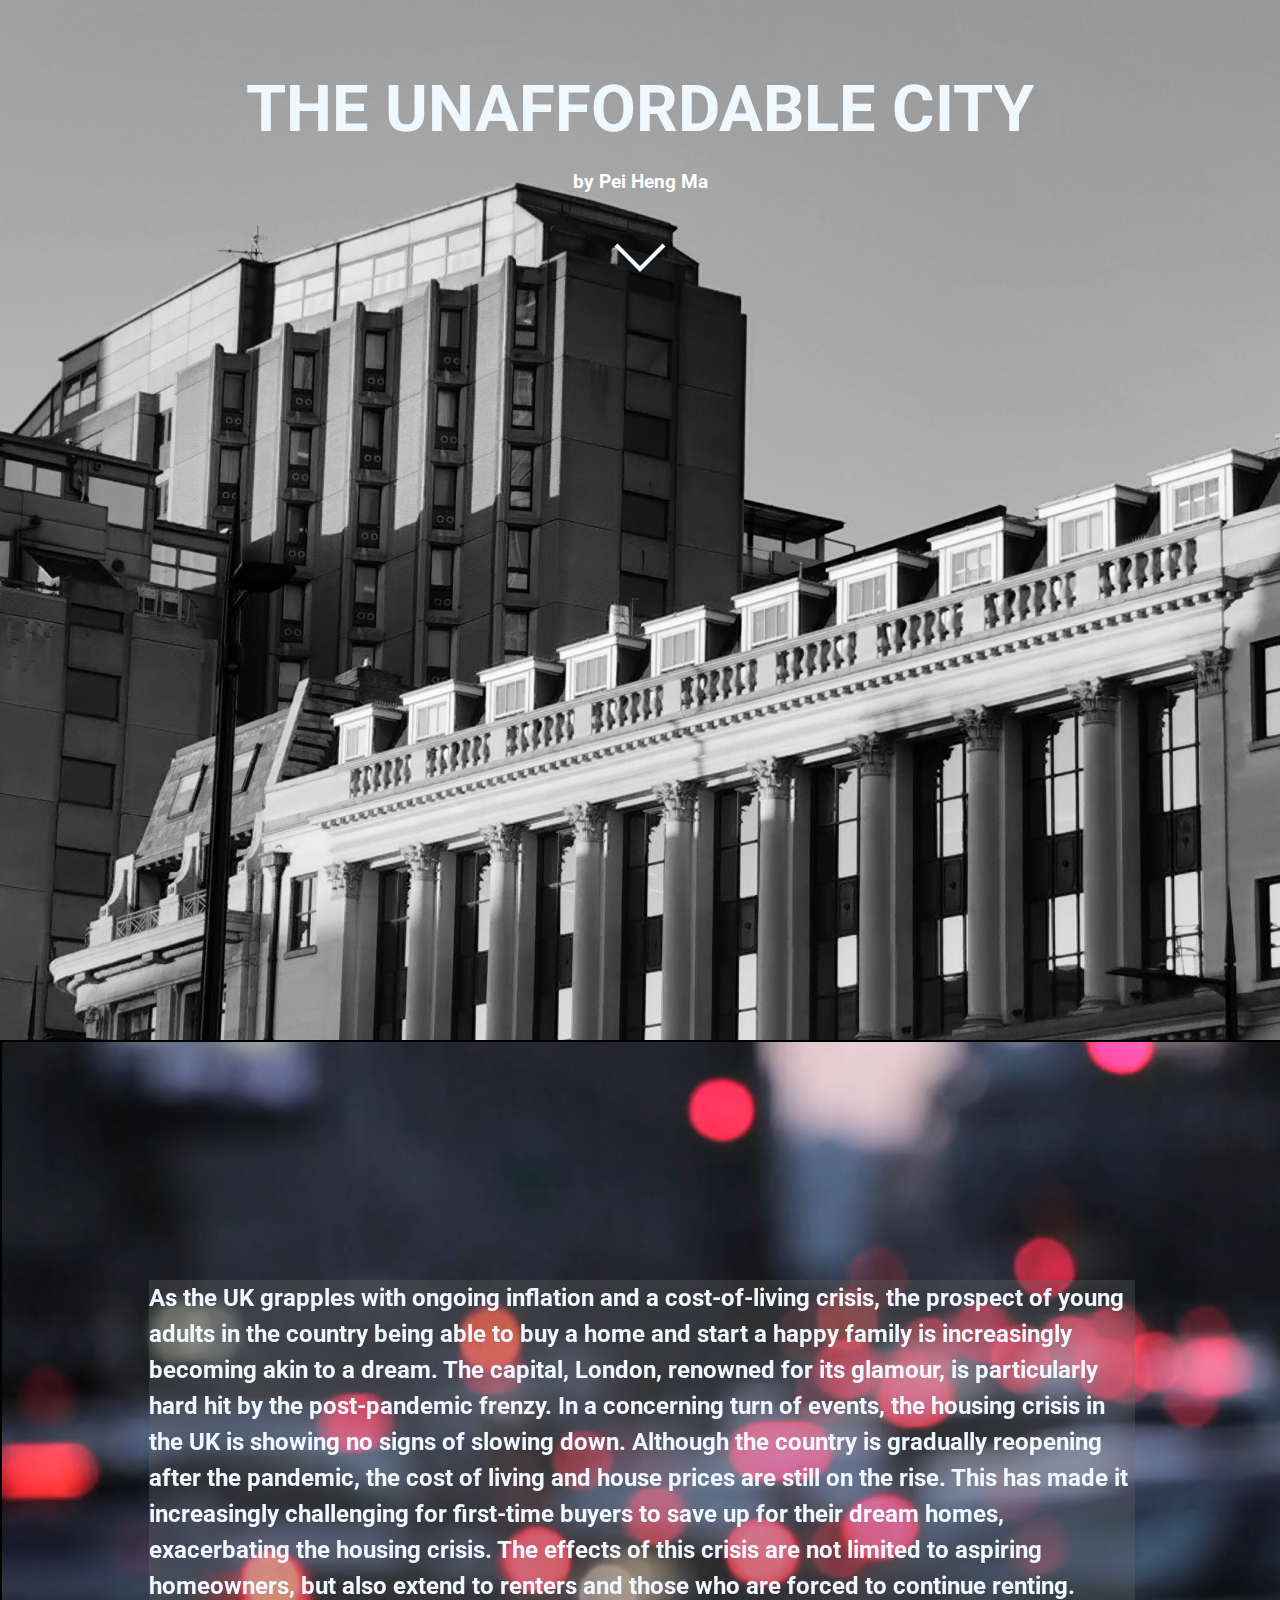
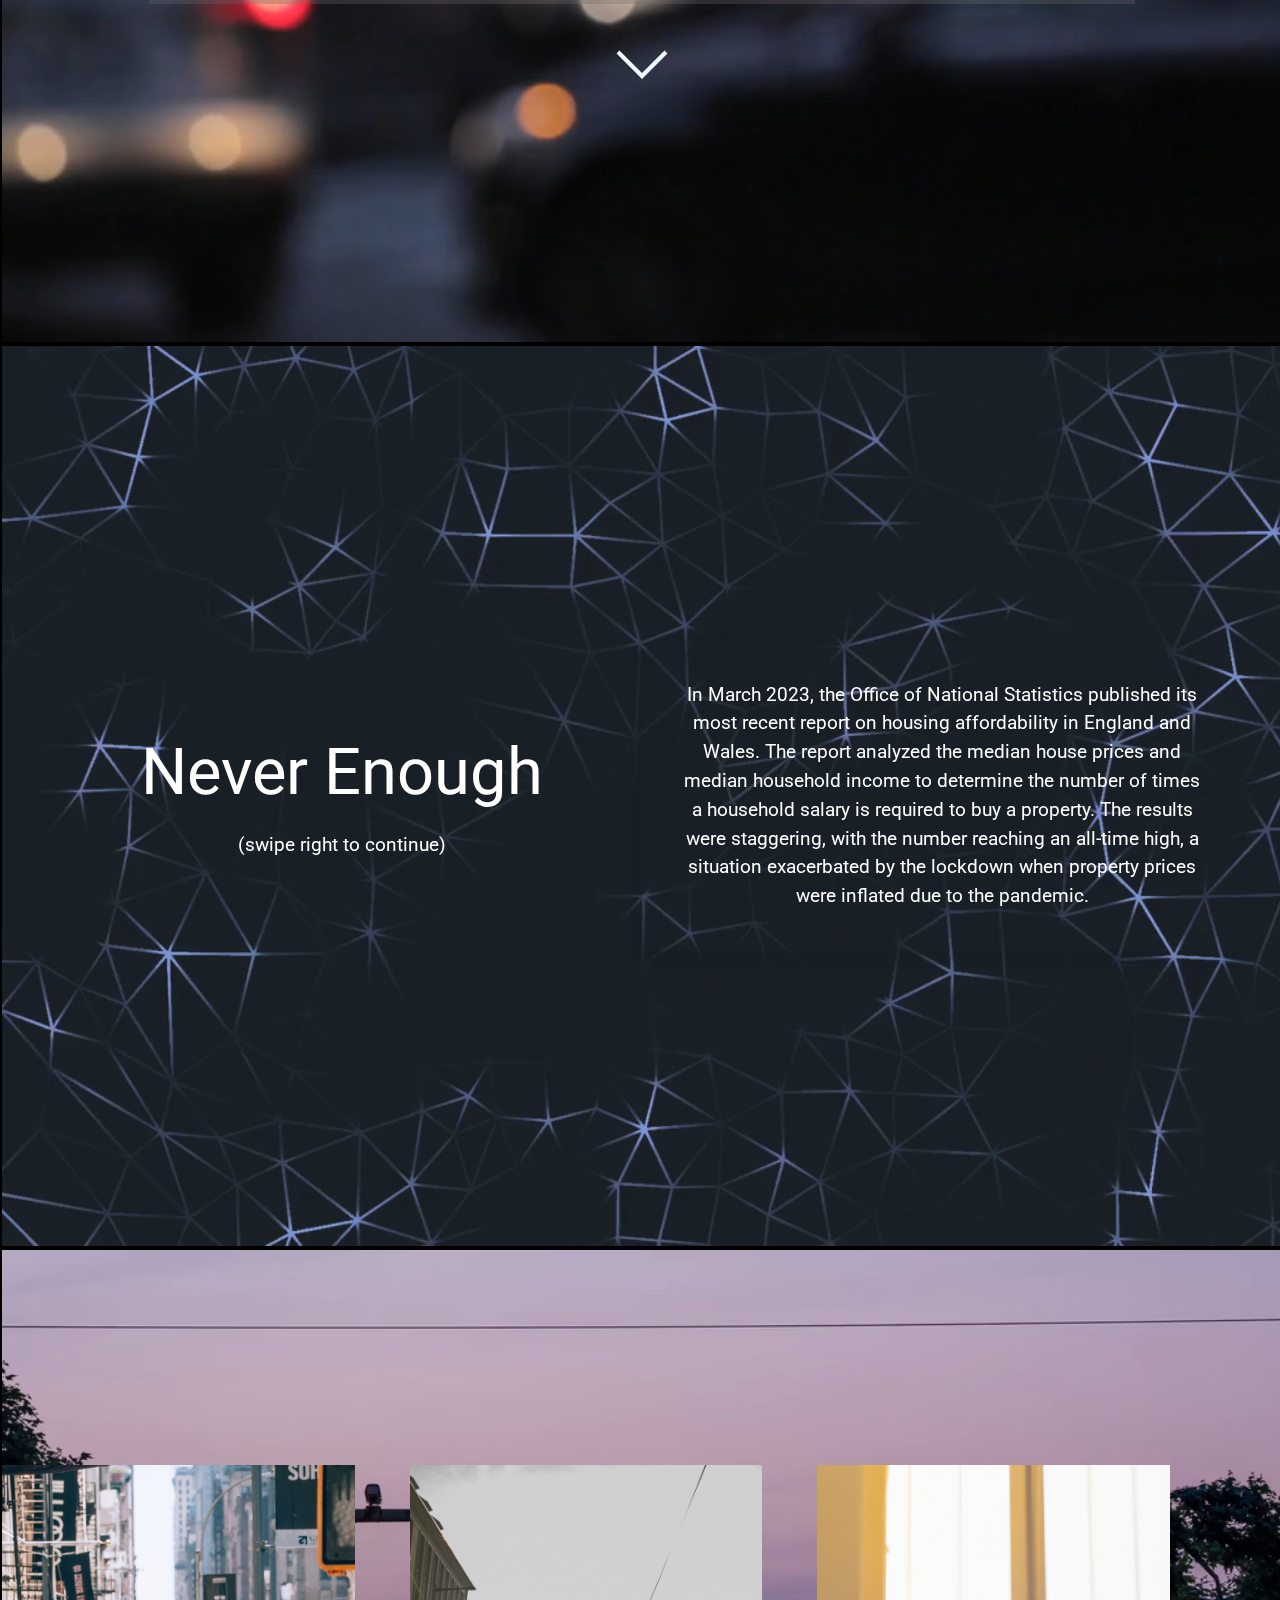
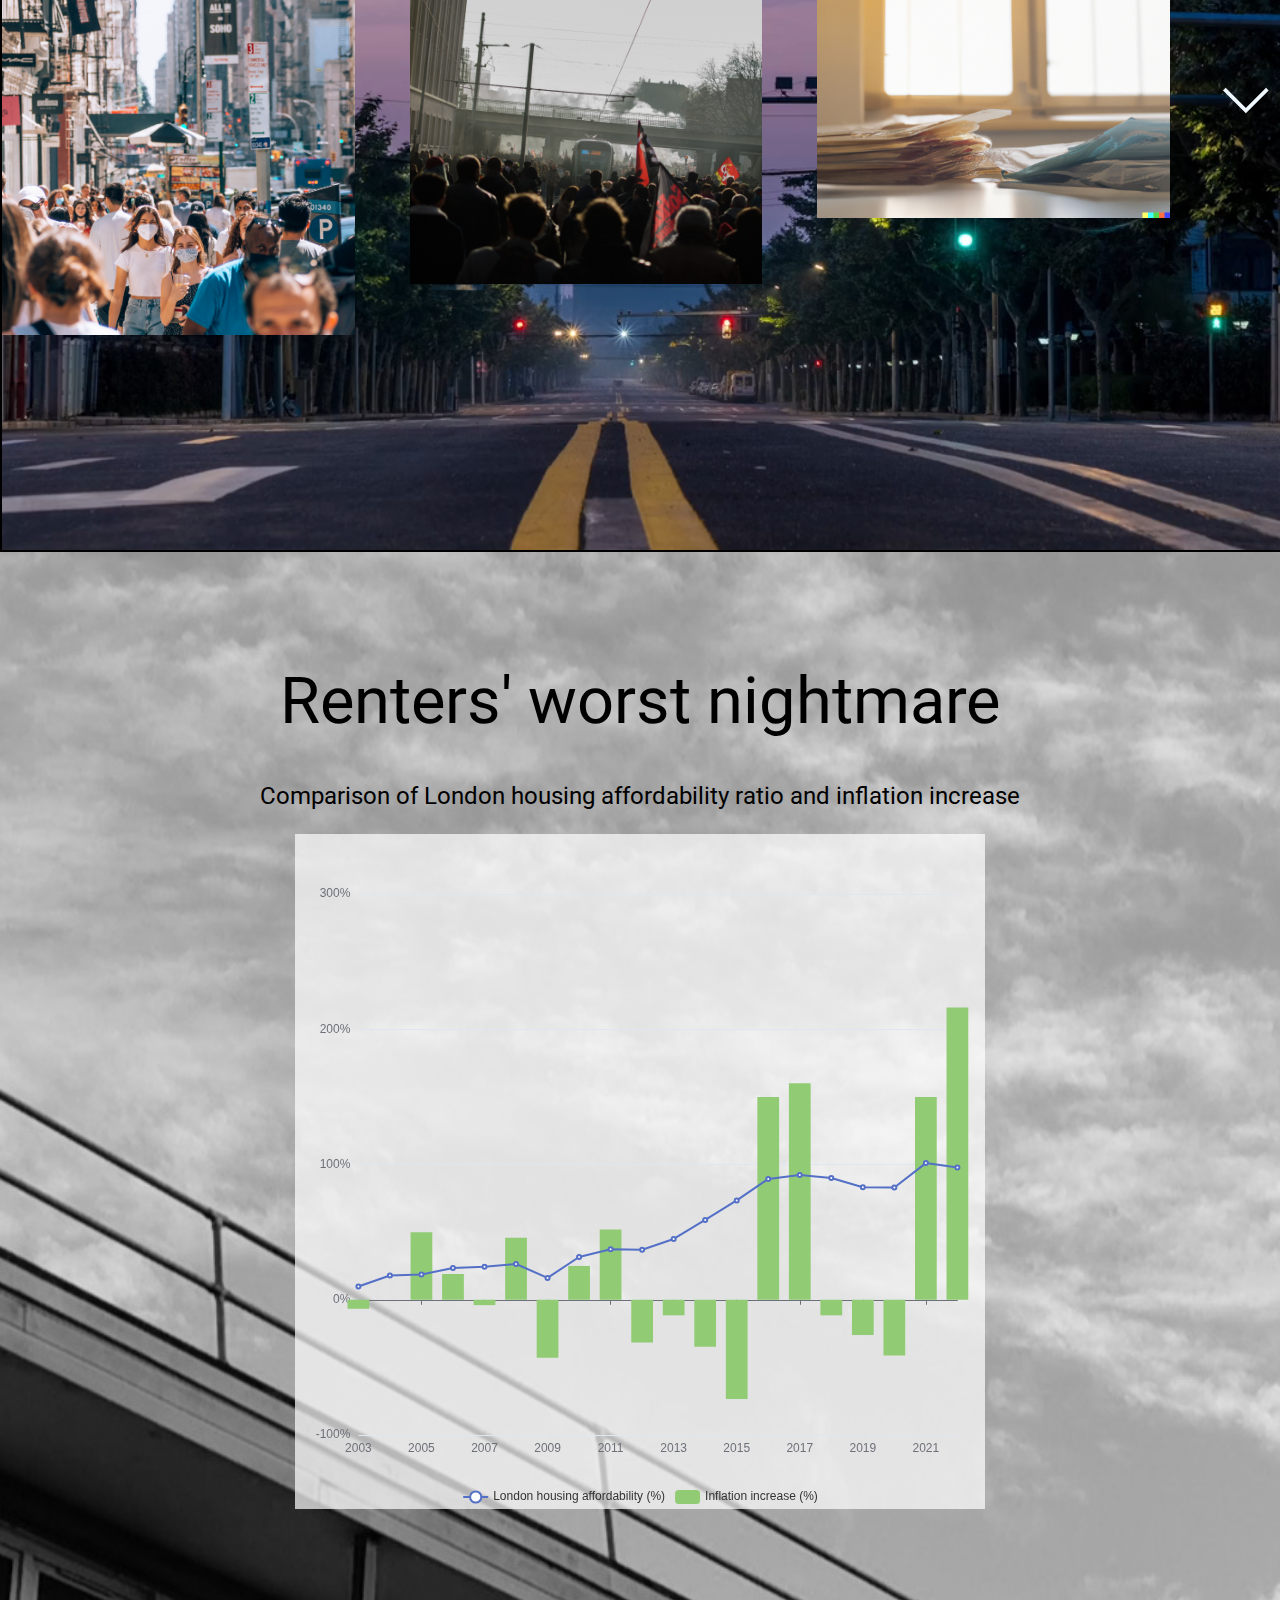
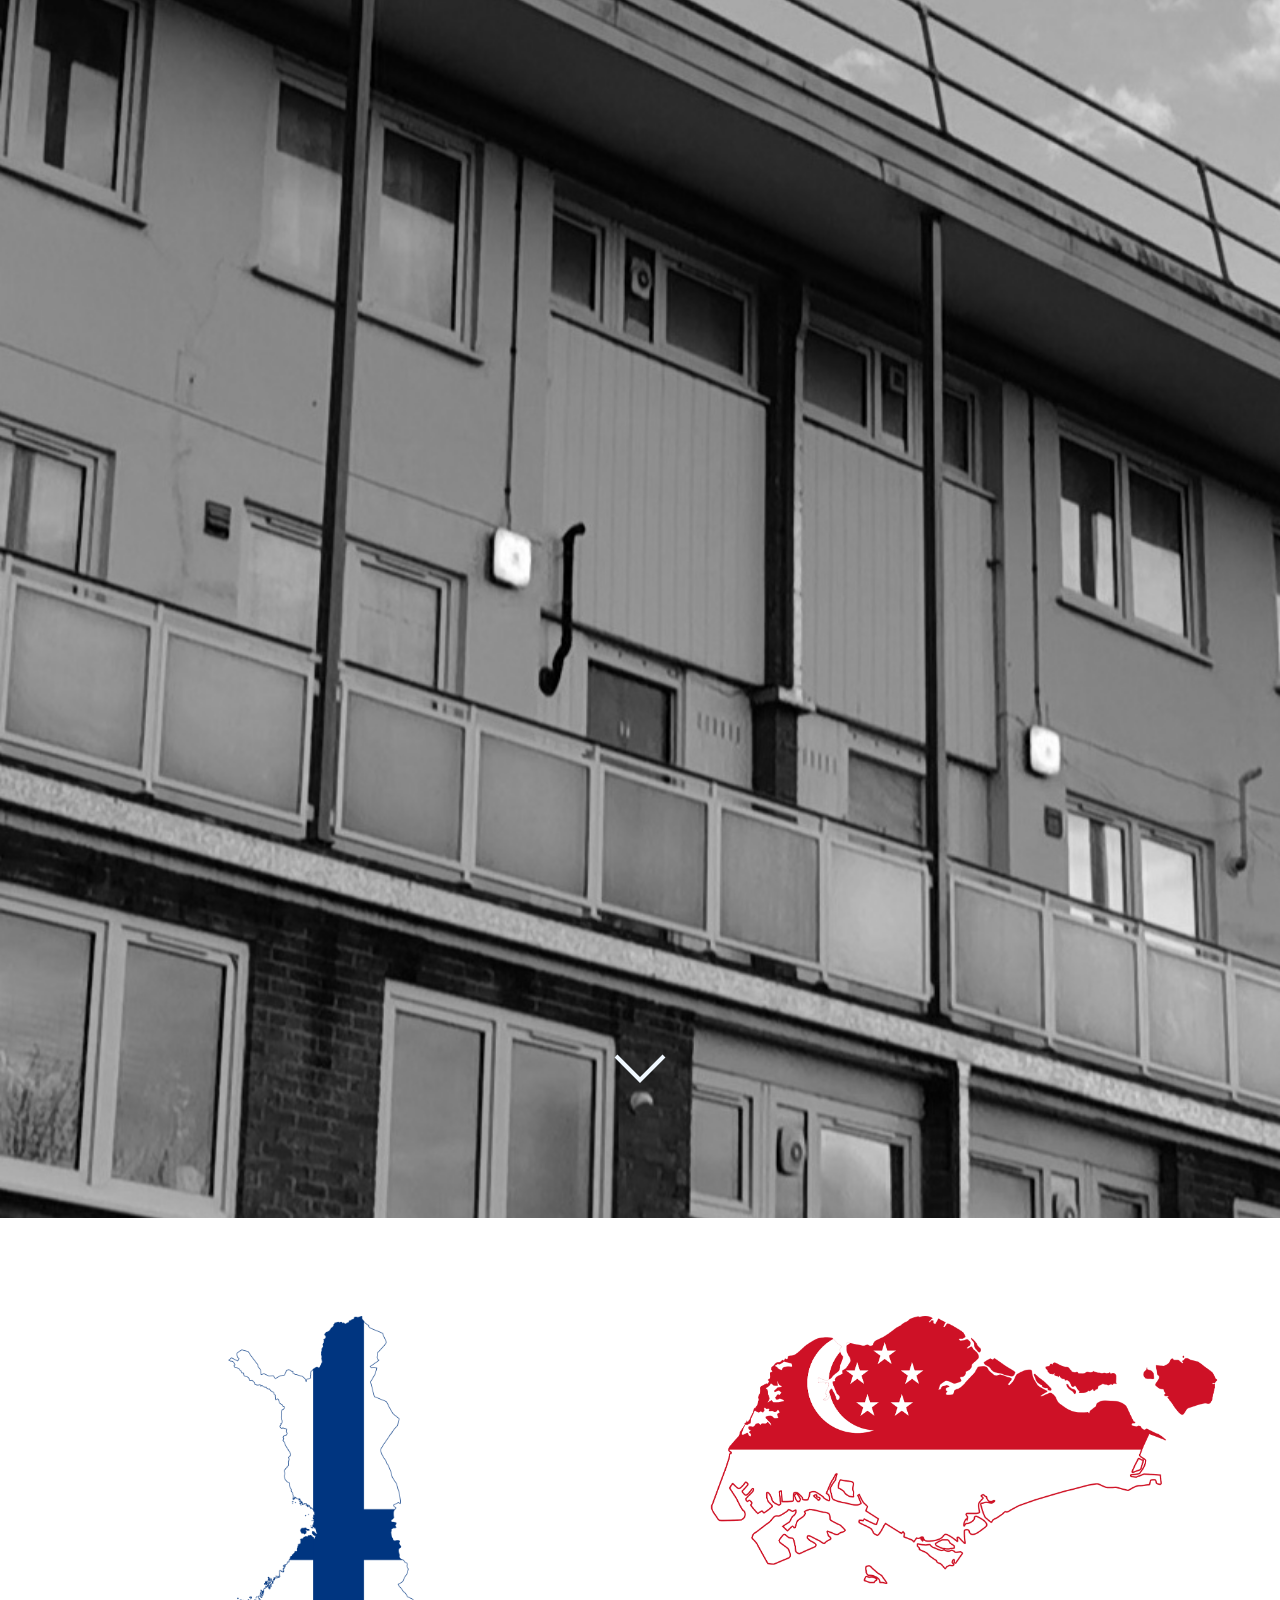
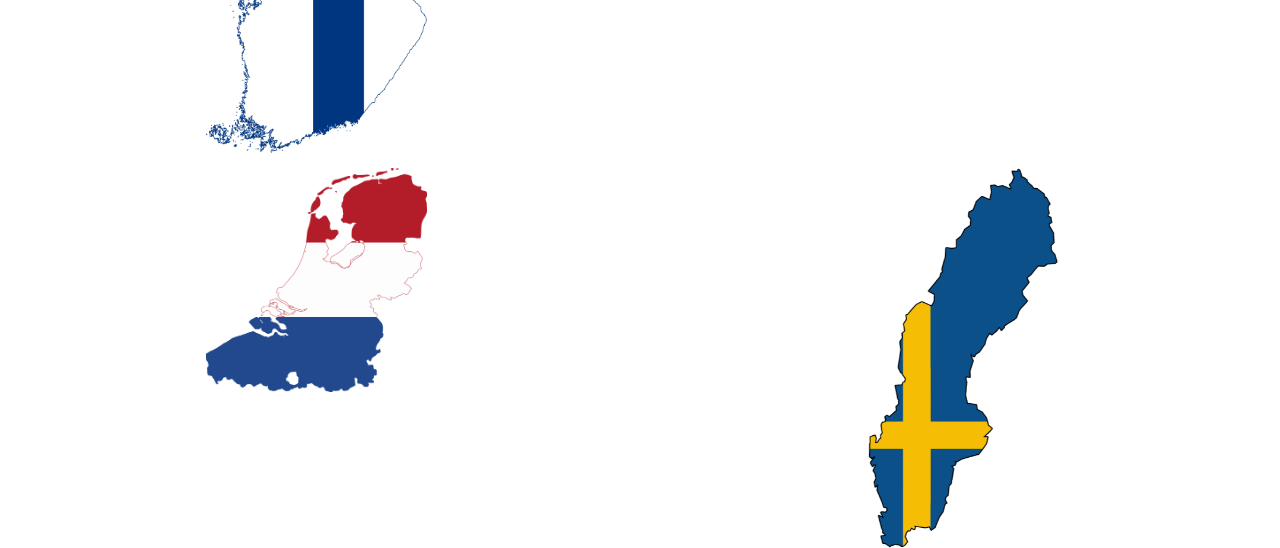
==== commit 87ffaf80: "Add files via upload" ====
--- a/CW3/index.html
+++ b/CW3/index.html
@@ -1,293 +1,281 @@
-<html lang="en">
-<head>
-    <meta charset="UTF-8">
-    <meta http-equiv="X-UA-Compatible" content="IE=edge">
-    <meta name="viewport" content="width=device-width, initial-scale=1.0">
-    <title>CW3</title>
-    <link rel="stylesheet" href="css/uikit.min.css" />
-    <link rel="stylesheet" href="css/index.css">
-    <link rel="preconnect" href="https://fonts.googleapis.com">
-    <link rel="preconnect" href="https://fonts.gstatic.com" crossorigin>
-    <link href="https://fonts.googleapis.com/css2?family=Roboto&display=swap" rel="stylesheet">
-    <script src="js/uikit.min.js"></script>
-    <script src="js/uikit-icons.min.js"></script>
-    <script src="js/echarts.js"></script>
-    
-
-
-
-    <style>
-        p {
-            font-family: Roboto;
-        }
-    </style>
-
-</head>
-<body> 
-
-    <audio id="audio" src="/audio/Police Siren Ambience in Busy City.mp3"></audio>
-    <audio id="audio1" src="/audio/audio1.mp3"></audio>
-<section>    
-    <div class="uk-tile uk-tile-default uk-background-cover" uk-parallax="bgy: -200" style="background-image:url(/img/titleBackground.jpg);">
-        <div uk-scrollspy="cls:uk-animation-slide-bottom-medium; repeat: true; delay: 150">
-            <div style="width: 100%; height: 100%;">
-                <h1 class="uk-text-center uk-text-bolder">THE UNAFFORDABLE CITY</h1>
-                <p class="uk-text-center uk-text-bolder secondParagraph-p-tag">by Pei Heng Ma</p>
-                <div class="uk-text-center"><a href="#beginning" uk-scroll><span uk-icon="icon: chevron-down; ratio:4" style="color: aliceblue;" onclick="play('audio')"></span></a></div>
-
-            </div>
-        </div>            
-    </div>
-</section>
-
-<section>
-    <div id="beginning">
-        <div class="video-wrapper">
-            <video playsinline autoplay muted loop>
-                <source src="/video/traffic-background.mp4" type="video/mp4">
-                Your browser does not support the video tag.
-            </video>
-            
-                <div class="uk-container uk-width-5-6 uk-padding">
-                    <div class="on-top-of-video-text">
-                    <p class="uk-text-bold uk-text-large" style="color:aliceblue; background-color: rgba(105, 105, 105, 0.308);">As the UK grapples with ongoing inflation and a cost-of-living crisis, the prospect of young adults in the country being able to buy a home and start a happy family is increasingly becoming akin to a dream. The capital, London, renowned for its glamour, is particularly hard hit by the post-pandemic frenzy. In a concerning turn of events, the housing crisis in the UK is showing no signs of slowing down. Although the country is gradually reopening after the pandemic, the cost of living and house prices are still on the rise. This has made it increasingly challenging for first-time buyers to save up for their dream homes, exacerbating the housing crisis. The effects of this crisis are not limited to aspiring homeowners, but also extend to renters and those who are forced to continue renting.
-                    </p>
-                    <div class="uk-text-center"><a href="#secondParagraph" uk-scroll><span uk-icon="icon: chevron-down; ratio:4" style="color: aliceblue;" onclick="play('#audio1')"></span></a></div>
-                </div>
-            </div>
-        </div>
-    </div>
-</section>
-
-<section>
-    <div id="secondParagraph">
-        <div class="video-wrapper">
-            <video id="network-background" playsinline autoplay muted loop>
-                <source src="/video/network-background.mp4" type="video/mp4">
-                Your browser does not support the video tag.
-            </video>
-
-            <div class="uk-container"> 
-                <div class="uk-position-relative uk-visible-toggle uk-light" tabindex="-1" uk-slider="sets: true">
-                    <ul class="uk-slider-items uk-child-width-1-2 uk-child-width-1-2@m uk-margin-auto">
-                        <li>
-                            <div class="uk-position-center uk-panel">
-                                <h1>Never Enough</h1>
-                                <p class="secondParagraph-p-tag">(swipe right to continue)</p>
-                            </div>
-                        </li>
-                        <li>
-                            <div class="uk-card uk-card-default uk-position-center" style="background-color: transparent;">
-                                <div class="uk-card-body">
-                                    <p class="secondParagraph-p-tag">In March 2023, the Office of National Statistics published its most recent report on housing affordability in England and Wales. The report analyzed the median house prices and median household income to determine the number of times a household salary is required to buy a property. The results were staggering, with the number reaching an all-time high, a situation exacerbated by the lockdown when property prices were inflated due to the pandemic.</p>
-                                </div>
-                            </div>
-                        </li>
-                        <li>
-                                <h2 style="color: white; margin-bottom: -6;">House Prices to Earnings Ratio Comparison between London and England (2002-2022)</h2>
-                                <div id="stack-chart" style="width: 100%;height:75%;"></div>
-                            
-                        </li>
-                        <li>
-                            <div class="uk-card uk-card-default uk-position-center" style="width:70%; background-color: transparent;">
-                                <div class="uk-card-body">
-                                    <p class="secondParagraph-p-tag">In 2002, London's ratio was 6.74 compared to England's ratio of 4.92. By 2022, London's ratio had risen to 13.33 while England's ratio was 8.28. This suggests that the housing market in London is particularly unaffordable in comparison to the rest of England, with house prices rising faster than earnings. The data also suggests that the gap between London's ratio and England's ratio is widening, with London's ratio increasing at a faster pace in recent years.</p>
-                                    
-                                </div>
-                            </div>
-                        </li>
-                        <li>
-                            <div style="background-color: rgba(255, 255, 255, 0.429);"><script type="text/javascript" defer src="https://datawrapper.dwcdn.net/0DMvJ/embed.js?v=4" charset="utf-8"></script><noscript><img src="https://datawrapper.dwcdn.net/0DMvJ/full.png" alt="" /></noscript></div>
-                        </li>
-                        <li>
-                            <div class="uk-card uk-card-default uk-position-center" style="background-color: transparent;">
-                                <div class="uk-card-body">
-                                    <p class="secondParagraph-p-tag">The pandemic restrictions that closed offices and decimated London's hospitality industry have caused many young people to relocate from the city center to the suburbs. The map illustrates the increase in the housing affordability ratio percentage for each borough in London over the years. From the map, we can see the suburban boroughs are witnessing a significant rise in unaffordability.</p>
-                                </div>
-                            </div>
-                        </li>
-                        <li>
-                            <h2 style="color: white;">House Price Growth vs Median Income Growth in London</h2>
-                            <div id="house-price-to-income-chart" style="width: 115%;height:500%; margin-bottom:-4;"></div>
-
-                        </li>
-                        <li>
-                            <div class="uk-card uk-card-default uk-position-right" style="width:85%; background-color: transparent;">
-                                <div class="uk-card-body">
-                                    <p class="secondParagraph-p-tag">From 2003 to 2022, the house price growth in London has consistently outpaced median income growth, with the gap between the two increasing significantly over time. From 2003 to 2008, house price growth ranged from 14% to 56%, while median income growth ranged from 3.83% to 23.23%. From 2009 to 2018, house price growth ranged from 47% to 169%, while median income growth ranged from 26.57% to 41.48%.
-                                    </p>
-                                    <p class="secondParagraph-p-tag">The trend continued in the following years, with the gap widening even further. In 2022, the accumulated house price growth was 209%, while the total median income growth was 56.10%, nearly four times less. This comparison indicates a continuing trend of disproportionate growth in London's housing market, with many Londoners unable to keep up with the rising prices despite an increase in wages.</p>
-                                </div>
-                            </div>
-                        </li>
-                        
-                    </ul>
-                
-                    <a class="uk-position-center-left uk-position-small uk-hidden-hover" href="#" uk-slidenav-previous uk-slider-item="previous"></a>
-                    <a class="uk-position-center-right uk-position-small uk-hidden-hover" href="#" uk-slidenav-next uk-slider-item="next"></a>
-                
-                </div>
-            </div>
-            <div class="uk-text-center"><a href="#thirdParagraph" uk-scroll><span uk-icon="icon: chevron-down; ratio:4" style="color: aliceblue;" onclick="play('audio1')"></span></a></div>
-        </div>
-    </div>
-</section>
-    
-
-<section>
-    <div id="thirdParagraph">
-        
-        <div class="video-wrapper">
-            <video playsinline autoplay muted loop uk-parallax="bgy: -200">
-                <source src="/video/street-background.mp4" type="video/mp4">
-                Your browser does not support the video tag.
-            </video>
-            
-            <div class="uk-child-width-1-3@m uk-grid-small uk-grid-match" uk-grid>
-                
-                <div class="uk-card uk-card-body">
-                    <a href="#covid-card" uk-toggle><img src="/img/street-mask.jpg" width="400" height="400" alt=""></a>
-                    <div id="covid-card" class="uk-modal-full" uk-modal>
-                        <div class="uk-modal-dialog">
-                            <button class="uk-modal-close-full uk-close-large" type="button" uk-close></button>
-                            <div class="uk-grid-collapse uk-child-width-1-2@s uk-flex-middle" uk-grid>
-                                <div class="uk-background-cover" style="background-image: url('/img/mask.jpg');" uk-height-viewport></div>
-                                <div class="uk-padding-large">
-                                    <h1 class="card-titles">COVID</h1>
-                                    <p>The pandemic had a significant impact on the <a href="https://www.standard.co.uk/homesandproperty/property-news/covid-pandemic-london-property-market-house-prices-effects-b924617.html">property market</a>, causing a complete shutdown. Many predicted that it would lead to a property crash, but the opposite happened. The lockdown created a backlog of demand, as people were unable to view or move houses. Once the market reopened, there was a sudden surge in demand, but not enough properties available for sale. This resulted in a competition for space, triggering a surge in prices across the UK.</p>
-                                </div>
-                            </div>
-                        </div>
-                    </div>
-                </div>
-
-                <div class="uk-card uk-card-body">
-                    <a href="#economic-card" uk-toggle><img src="/img/strike.jpg" width="400" height="400" alt=""></a>
-                    <div id="economic-card" class="uk-modal-full" uk-modal>
-                        <div class="uk-modal-dialog">
-                            <button class="uk-modal-close-full uk-close-large" type="button" uk-close></button>
-                            <div class="uk-grid-collapse uk-child-width-1-2@s uk-flex-middle" uk-grid>
-                                <div class="uk-background-cover" style="background-image: url('/img/mass-protest.jpg');" uk-height-viewport></div>
-                                <div class="uk-padding-large">
-                                    <h1 class="card-titles">Lack of economic growth</h1>
-                                    <p>Economists analyzing the UK economy after the 2007 financial crisis typically divide the 15-year period into three distinct phases. The first phase was the financial crisis itself, which resulted in a banking system crisis and a severe recession. From 2010, the UK entered a period of austerity where growth was slower than before 2007, but the country still maintained the highest GDP growth per capita among the G7 nations. However, the UK's economic performance worsened after the 2016 Brexit referendum, both in absolute terms and compared to other G7 nations. While all G7 economies were impacted by the Covid-19 pandemic and the Russian invasion of Ukraine, the UK is the only advanced economy among them that has yet to recover to its pre-pandemic level of economic output.</p>
-                                </div>
-                            </div>
-                        </div>
-                    </div>
-                </div>
-
-                <div class="uk-card uk-card-body">
-                    <a href="#interest-card" uk-toggle><img src="/img/DALL·E unpaid bills.png" width="400" height="400" alt=""></a>
-                    <div id="interest-card" class="uk-modal-full" uk-modal>
-                        <div class="uk-modal-dialog">
-                            <button class="uk-modal-close-full uk-close-large" type="button" uk-close></button>
-                            <div class="uk-grid-collapse uk-child-width-1-2@s uk-flex-middle" uk-grid>
-                                <div class="uk-background-cover" style="background-image: url('/img/bank.jpg');" uk-height-viewport></div>
-                                <div class="uk-padding-large">
-                                    <h1 class="card-titles">Interest rates</h1>
-                                    <p>Amidst rising inflation concerns, the government has been left with no choice but to raise the interest rates, causing a ripple effect on the housing market. With heavier burdens on their shoulders, many buy-to-rent landlords were opting to sell their properties, leading to a net selling of <a href="https://www.theguardian.com/money/2023/feb/24/lots-of-us-are-very-anxious-why-britains-buy-to-let-landlords-are-selling">35,000 properties in 2022</a>.</p>
-                                </div>
-                            </div>
-                        </div>
-                    </div>
-                </div>
-
-
-            </div>
-            <div class="uk-text-center"><a href="#fourthParagraph" uk-scroll><span uk-icon="icon: chevron-down; ratio:4" style="color: aliceblue;"></span></a></div>
-        </div>
-    </div>
-</section>
-    
-<section>
-    <div class="uk-tile uk-tile-default uk-background-cover" uk-parallax="bgy: -200" style="background-image:url(/img/fourth-background.jpg);">              
-        <div id="fourthParagraph" >
-            <div class="uk-container uk-width-5-6 uk-padding">
-                <h1 class="uk-text-center card-titles">Renters' worst nightmare</h1>
-                    
-                    <h3 class="uk-text-center card-titles">Comparison of London housing affordability ratio and inflation increase</h3>
-                    <div id="mixed-chart" style="width: 75%; height: 75%;" class="uk-margin-auto"></div>
-                    
-                    
-                    <p class="secondParagraph-p-tag" uk-parallax="opacity: 0,1,1; end: 50vh + 50%;">I collected data from the HM Land Registry and Bank of England, and conducted a cross-analysis to examine the relationship between interest rates and house prices over the past few months. Looking at the data set, we can observe that there is a negative correlation between interest rates and London house prices. As the interest rates increase, the median house prices in London decrease. Between August and September 2022, there was an increase in the interest rate from 1.25% to 1.75%, and there was a slight decrease in the median house price from £544,636 to £544,178. Similarly, between December 2022 and January 2023, the interest rate increased from 3% to 3.5%, and the median house price saw a small decrease from £537,119 to £538,116.
-
-                    </p>
-                    
-
-                    <p class="secondParagraph-p-tag" uk-parallax="opacity: 0,1,1; end: 50vh + 50%;">However, it should be noted that the correlation between interest rates and house prices is not always clear-cut or immediate. Numerous factors, including supply and demand, economic conditions, and government policies, may also affect the housing market. While there has been a minor decline in house prices in the market, they have continued to reach record highs over the long term.
-
-                    </p>
-
-                    <p class="secondParagraph-p-tag" uk-parallax="opacity: 0,1,1; end: 50vh + 50%;">With more landlords selling up their properties, the market saw a shortage in supply, and in the time when people are coming back to London, listings can be gone as fast as <a href="https://www.youtube.com/watch?v=Aq2ZvAvrqvo&t=75s">within 24 hours when the ad was placed</a>. One realty agent said in an interview with CNBC: “We often don't have to ask tenants to offer over asking price. They just offer over asking price because they've lost out on the last two or three properties that they've bid for. They're offering long leases realizing that they probably don't want to be looking again in another year.”
-                    </p>
-
-                    <p class="secondParagraph-p-tag" uk-parallax="opacity: 0,1,1; end: 50vh + 50%;">First-time buyers are faced with the challenge of accumulating more savings for buying their homes, as the already high cost of properties is now compounded by <a href="https://www.mirror.co.uk/money/help-buy-scheme-finally-comes-28350521">the ending of the Help to Buy scheme</a>. Many of these young adults are therefore forced to continue renting and competing with other groups in the already cut-throat rental market. 
-                    </p>
-
-                    <p class="secondParagraph-p-tag" uk-parallax="opacity: 0,1,1; end: 50vh + 50%;">One of these groups is the social housing dwellers. The availability of social housing <a href="https://www.economicshelp.org/blog/183129/economics/is-there-really-a-housing-shortage-in-the-uk/">has been diminishing steadily</a>, with old stocks being sold or demolished without replacement. As a result, there are now 1.4 million fewer social housing households than in 1980, and one million households are currently on the waiting list for such housing. With homes being increasingly unaffordable due to high prices, the demand for social housing has risen. However, since the private rental sector has been slow to catch up with this demand, there has been a surge in rents, particularly in big cities and the south of England, which have exceeded inflation rates.
-                    </p>
-
-                    <p class="secondParagraph-p-tag" uk-parallax="opacity: 0,1,1; end: 50vh + 50%;">But it's not just residents of the UK who are feeling the pinch. According to recent reports, the soaring housing prices are putting pressure on the influx of international students, with nearly <a href="https://www.gov.uk/government/statistics/immigration-system-statistics-year-ending-december-2022/summary-of-latest-statistics">half a million</a> individuals arriving in the country in 2021 alone. This represents an 81% increase from 2019, and many of these students are expected to remain in the UK after graduation, thanks to the <a href="https://www.gov.uk/graduate-visa">reinstated Post Study Work (PSW) visa</a>.
-                    </p>
-                    <div class="uk-text-center"><a href="#finalParagraph" uk-scroll><span uk-icon="icon: chevron-down; ratio:4" style="color: aliceblue;"></span></a></div>
-            </div>
-        </div>
-    </div>
-</section>
-
-<section>
-            <div id="finalParagraph" uk-parallax="bgy: -200" style="background-image: url(img/world-map.jpg);">
-                    <!-- <carousel for housing solutions> -->
-                    <!-- <Vienna’s solution> -->
-                <h1 class="uk-text-center card-titles" style="color: white;">Could we learn from other countries?</h1>
-                    <div class="uk-child-width-1-2 uk-child-width-1-2@m uk-grid-match uk-grid-small" uk-grid>
-                        
-                        <div class="uk-text-center">
-                            <div class="uk-inline-clip uk-transition-toggle uk-light" tabindex="0">
-                                <img src="img/finland.png" width="35%" alt="">
-                                <div class="uk-position-center">
-                                    <div class="uk-transition-slide-top-small"><h4 class="uk-margin-remove" style="color: black; background-color: rgba(255, 255, 255, 0.851);">Finland</h4></div>
-                                    <div class="uk-transition-slide-bottom-small"><h4 class="uk-margin-remove" style="color: black; background-color:  rgba(255, 255, 255, 0.851);">Finland has a social housing system that is based on income and need. The government provides financial support for the construction of social housing, and the rental rates are set at an affordable level based on income.</h4></div>
-                                </div>
-                            </div>
-                        </div>
-                        <div class="uk-text-center">
-                            <div class="uk-inline-clip uk-transition-toggle uk-light" tabindex="0">
-                                <img src="img/singapore.png" width="80%"alt="">
-                                <div class="uk-position-center">
-                                    <div class="uk-transition-slide-top-small"><h4 class="uk-margin-remove" style="color: black;background-color: rgba(255, 255, 255, 0.851);">Singapore</h4></div>
-                                    <div class="uk-transition-slide-bottom-small"><h4 class="uk-margin-remove" style="color: black;background-color:  rgba(255, 255, 255, 0.851);">The government of Singapore has implemented a comprehensive public housing system that provides affordable homes for 80% of the population. The Housing Development Board (HDB) is the government agency responsible for providing affordable public housing for Singaporeans.</h4></div>
-                                </div>
-                            </div>
-                        </div>
-                        <div class="uk-text-center">
-                            <div class="uk-inline-clip uk-transition-toggle uk-light" tabindex="0">
-                                <img src="img/netherlands.png" width="35%" alt="">
-                                <div class="uk-position-center">
-                                    <div class="uk-transition-slide-top-small"><h4 class="uk-margin-remove" style="color: black;background-color: rgba(255, 255, 255, 0.851);">Netherlands</h4></div>
-                                    <div class="uk-transition-slide-bottom-small"><h4 class="uk-margin-remove" style="color: black;background-color:  rgba(255, 255, 255, 0.851);">The Netherlands has a system of social housing that provides affordable homes to low- and middle-income households. The government provides financial support for the construction and maintenance of social housing, and the rental rates are set at an affordable level based on income.</h4></div>
-                                </div>
-                            </div>
-                        </div>
-                        <div class="uk-text-center">
-                            <div class="uk-inline-clip uk-transition-toggle uk-light" tabindex="0">
-                                <img src="img/sweden.png" width="30%" alt="">
-                                <div class="uk-position-center">
-                                    <div class="uk-transition-slide-top-small"><h4 class="uk-margin-remove" style="color: black;background-color:  rgba(255, 255, 255, 0.851);">Sweden</h4></div>
-                                    <div class="uk-transition-slide-bottom-small"><h4 class="uk-margin-remove" style="color: black;background-color: rgba(255, 255, 255, 0.851);">Sweden has a long history of providing social housing, and today, around 20% of the population lives in subsidized housing. The government provides financial support for the construction and renovation of social housing, and the rental rates are set at an affordable level based on income.</h4></div>
-                                </div>
-                            </div>
-                        </div>
-                        
-                        
-                    </div>
-            </div>
- </section>
-
-            <script src="js/index.js"></script>
-        
-            <section>
-            </section>
-    </body>
-</html>
+<html lang="en">
+<head>
+    <meta charset="UTF-8">
+    <meta http-equiv="X-UA-Compatible" content="IE=edge">
+    <meta name="viewport" content="width=device-width, initial-scale=1.0">
+    <title>CW3</title>
+    <link rel="stylesheet" href="css/uikit.min.css" />
+    <link rel="stylesheet" href="css/index.css">
+    <link rel="preconnect" href="https://fonts.googleapis.com">
+    <link rel="preconnect" href="https://fonts.gstatic.com" crossorigin>
+    <link href="https://fonts.googleapis.com/css2?family=Roboto&display=swap" rel="stylesheet">
+    <script src="js/uikit.min.js"></script>
+    <script src="js/uikit-icons.min.js"></script>
+    <script src="js/echarts.js"></script>
+    
+
+
+
+    <style>
+        p {
+            font-family: Roboto;
+        }
+    </style>
+
+</head>
+<body> 
+
+    <audio id="audio" src="audio/Police Siren Ambience in Busy City.mp3"></audio>
+    
+    <div class="uk-tile uk-tile-default uk-background-cover" uk-parallax="bgy: -200" style="background-image:url(img/titleBackground.jpg);">
+        <div uk-scrollspy="cls:uk-animation-slide-bottom-medium; repeat: true; delay: 150">
+            <div style="width: 100%; height: 100%;">
+                <h1 class="uk-text-center uk-text-bolder">THE UNAFFORDABLE CITY</h1>
+                <p class="uk-text-center uk-text-bolder secondParagraph-p-tag">by Pei Heng Ma</p>
+                <div class="uk-text-center"><a href="#beginning" uk-scroll><span uk-icon="icon: chevron-down; ratio:4" style="color: aliceblue;" onclick="play()"></span></a></div>
+
+            </div>
+        </div>            
+    </div>
+    <div id="beginning">
+        <div class="video-wrapper">
+            <video playsinline autoplay muted loop>
+                <source src="video/traffic-background.mp4" type="video/mp4">
+                Your browser does not support the video tag.
+            </video>
+            
+                <div class="uk-container uk-width-5-6 uk-padding">
+                    <div class="on-top-of-video-text">
+                    <p class="uk-text-bold uk-text-large" style="color:aliceblue; background-color: rgba(105, 105, 105, 0.308);">As the UK grapples with ongoing inflation and a cost-of-living crisis, the prospect of young adults in the country being able to buy a home and start a happy family is increasingly becoming akin to a dream. The capital, London, renowned for its glamour, is particularly hard hit by the post-pandemic frenzy. In a concerning turn of events, the housing crisis in the UK is showing no signs of slowing down. Although the country is gradually reopening after the pandemic, the cost of living and house prices are still on the rise. This has made it increasingly challenging for first-time buyers to save up for their dream homes, exacerbating the housing crisis. The effects of this crisis are not limited to aspiring homeowners, but also extend to renters and those who are forced to continue renting.
+                    </p>
+                    <div class="uk-text-center"><a href="#secondParagraph" uk-scroll><span uk-icon="icon: chevron-down; ratio:4" style="color: aliceblue;"></span></a></div>
+                </div>
+            </div>
+        </div>
+    </div>
+
+
+    <div id="secondParagraph">
+        <div class="video-wrapper">
+            <video id="network-background" playsinline autoplay muted loop>
+                <source src="video/network-background.mp4" type="video/mp4">
+                Your browser does not support the video tag.
+            </video>
+
+            <div class="uk-container"> 
+                <div class="uk-position-relative uk-visible-toggle uk-light" tabindex="-1" uk-slider="sets: true">
+                    <ul class="uk-slider-items uk-child-width-1-2 uk-child-width-1-2@m uk-margin-auto">
+                        <li>
+                            <div class="uk-position-center uk-panel">
+                                <h1>Never Enough</h1>
+                                <p class="secondParagraph-p-tag">(swipe right to continue)</p>
+                            </div>
+                        </li>
+                        <li>
+                            <div class="uk-card uk-card-default uk-position-center" style="background-color: transparent;">
+                                <div class="uk-card-body">
+                                    <p class="secondParagraph-p-tag">In March 2023, the Office of National Statistics published its most recent report on housing affordability in England and Wales. The report analyzed the median house prices and median household income to determine the number of times a household salary is required to buy a property. The results were staggering, with the number reaching an all-time high, a situation exacerbated by the lockdown when property prices were inflated due to the pandemic.</p>
+                                </div>
+                            </div>
+                        </li>
+                        <li>
+                                <h2 style="color: white; margin-bottom: -6;">House Prices to Earnings Ratio Comparison between London and England (2002-2022)</h2>
+                                <div id="stack-chart" style="width: 100%;height:75%;"></div>
+                            
+                        </li>
+                        <li>
+                            <div class="uk-card uk-card-default uk-position-center" style="width:70%; background-color: transparent;">
+                                <div class="uk-card-body">
+                                    <p class="secondParagraph-p-tag">In 2002, London's ratio was 6.74 compared to England's ratio of 4.92. By 2022, London's ratio had risen to 13.33 while England's ratio was 8.28. This suggests that the housing market in London is particularly unaffordable in comparison to the rest of England, with house prices rising faster than earnings. The data also suggests that the gap between London's ratio and England's ratio is widening, with London's ratio increasing at a faster pace in recent years.</p>
+                                    
+                                </div>
+                            </div>
+                        </li>
+                        <li>
+                            <div style="background-color: rgba(255, 255, 255, 0.429);"><script type="text/javascript" defer src="https://datawrapper.dwcdn.net/0DMvJ/embed.js?v=4" charset="utf-8"></script><noscript><img src="https://datawrapper.dwcdn.net/0DMvJ/full.png" alt="" /></noscript></div>
+                        </li>
+                        <li>
+                            <div class="uk-card uk-card-default uk-position-center" style="background-color: transparent;">
+                                <div class="uk-card-body">
+                                    <p class="secondParagraph-p-tag">The pandemic restrictions that closed offices and decimated London's hospitality industry have caused many young people to relocate from the city center to the suburbs. The map illustrates the increase in the housing affordability ratio percentage for each borough in London over the years. From the map, we can see the suburban boroughs are witnessing a significant rise in unaffordability.</p>
+                                </div>
+                            </div>
+                        </li>
+                        <li>
+                            <h2 style="color: white;">House Price Growth vs Median Income Growth in London</h2>
+                            <div id="house-price-to-income-chart" style="width: 115%;height:500%; margin-bottom:-4;"></div>
+
+                        </li>
+                        <li>
+                            <div class="uk-card uk-card-default uk-position-right" style="width:85%; background-color: transparent;">
+                                <div class="uk-card-body">
+                                    <p class="secondParagraph-p-tag">From 2003 to 2022, the house price growth in London has consistently outpaced median income growth, with the gap between the two increasing significantly over time. From 2003 to 2008, house price growth ranged from 14% to 56%, while median income growth ranged from 3.83% to 23.23%. From 2009 to 2018, house price growth ranged from 47% to 169%, while median income growth ranged from 26.57% to 41.48%.
+                                    </p>
+                                    <p class="secondParagraph-p-tag">The trend continued in the following years, with the gap widening even further. In 2022, the accumulated house price growth was 209%, while the total median income growth was 56.10%, nearly four times less. This comparison indicates a continuing trend of disproportionate growth in London's housing market, with many Londoners unable to keep up with the rising prices despite an increase in wages.</p>
+                                </div>
+                            </div>
+                        </li>
+                        
+                    </ul>
+                
+                    <a class="uk-position-center-left uk-position-small uk-hidden-hover" href="#" uk-slidenav-previous uk-slider-item="previous"></a>
+                    <a class="uk-position-center-right uk-position-small uk-hidden-hover" href="#" uk-slidenav-next uk-slider-item="next"></a>
+                
+                </div>
+            </div>
+            <div class="uk-text-center"><a href="#thirdParagraph" uk-scroll><span uk-icon="icon: chevron-down; ratio:4" style="color: aliceblue;"></span></a></div>
+        </div>
+    </div>
+    
+    
+
+
+    <div id="thirdParagraph">
+        
+        <div class="video-wrapper">
+            <video playsinline autoplay muted loop uk-parallax="bgy: -200">
+                <source src="video/street-background.mp4" type="video/mp4">
+                Your browser does not support the video tag.
+            </video>
+            
+            <div class="uk-child-width-1-3@m uk-grid-small uk-grid-match" uk-grid>
+                
+                <div class="uk-card uk-card-body">
+                    <a href="#covid-card" uk-toggle><img src="img/street-mask.jpg" width="400" height="400" alt=""></a>
+                    <div id="covid-card" class="uk-modal-full" uk-modal>
+                        <div class="uk-modal-dialog">
+                            <button class="uk-modal-close-full uk-close-large" type="button" uk-close></button>
+                            <div class="uk-grid-collapse uk-child-width-1-2@s uk-flex-middle" uk-grid>
+                                <div class="uk-background-cover" style="background-image: url('img/mask.jpg');" uk-height-viewport></div>
+                                <div class="uk-padding-large">
+                                    <h1 class="card-titles">COVID</h1>
+                                    <p>The pandemic had a significant impact on the <a href="https://www.standard.co.uk/homesandproperty/property-news/covid-pandemic-london-property-market-house-prices-effects-b924617.html">property market</a>, causing a complete shutdown. Many predicted that it would lead to a property crash, but the opposite happened. The lockdown created a backlog of demand, as people were unable to view or move houses. Once the market reopened, there was a sudden surge in demand, but not enough properties available for sale. This resulted in a competition for space, triggering a surge in prices across the UK.</p>
+                                </div>
+                            </div>
+                        </div>
+                    </div>
+                </div>
+
+                <div class="uk-card uk-card-body">
+                    <a href="#economic-card" uk-toggle><img src="img/strike.jpg" width="400" height="400" alt=""></a>
+                    <div id="economic-card" class="uk-modal-full" uk-modal>
+                        <div class="uk-modal-dialog">
+                            <button class="uk-modal-close-full uk-close-large" type="button" uk-close></button>
+                            <div class="uk-grid-collapse uk-child-width-1-2@s uk-flex-middle" uk-grid>
+                                <div class="uk-background-cover" style="background-image: url('img/mass-protest.jpg');" uk-height-viewport></div>
+                                <div class="uk-padding-large">
+                                    <h1 class="card-titles">Lack of economic growth</h1>
+                                    <p>Economists analyzing the UK economy after the 2007 financial crisis typically divide the 15-year period into three distinct phases. The first phase was the financial crisis itself, which resulted in a banking system crisis and a severe recession. From 2010, the UK entered a period of austerity where growth was slower than before 2007, but the country still maintained the highest GDP growth per capita among the G7 nations. However, the UK's economic performance worsened after the 2016 Brexit referendum, both in absolute terms and compared to other G7 nations. While all G7 economies were impacted by the Covid-19 pandemic and the Russian invasion of Ukraine, the UK is the only advanced economy among them that has yet to recover to its pre-pandemic level of economic output.</p>
+                                </div>
+                            </div>
+                        </div>
+                    </div>
+                </div>
+
+                <div class="uk-card uk-card-body">
+                    <a href="#interest-card" uk-toggle><img src="img/DALL·E unpaid bills.png" width="400" height="400" alt=""></a>
+                    <div id="interest-card" class="uk-modal-full" uk-modal>
+                        <div class="uk-modal-dialog">
+                            <button class="uk-modal-close-full uk-close-large" type="button" uk-close></button>
+                            <div class="uk-grid-collapse uk-child-width-1-2@s uk-flex-middle" uk-grid>
+                                <div class="uk-background-cover" style="background-image: url('img/bank.jpg');" uk-height-viewport></div>
+                                <div class="uk-padding-large">
+                                    <h1 class="card-titles">Interest rates</h1>
+                                    <p>Amidst rising inflation concerns, the government has been left with no choice but to raise the interest rates, causing a ripple effect on the housing market. With heavier burdens on their shoulders, many buy-to-rent landlords were opting to sell their properties, leading to a net selling of <a href="https://www.theguardian.com/money/2023/feb/24/lots-of-us-are-very-anxious-why-britains-buy-to-let-landlords-are-selling">35,000 properties in 2022</a>.</p>
+                                </div>
+                            </div>
+                        </div>
+                    </div>
+                </div>
+
+
+            </div>
+            <div class="uk-text-center"><a href="#fourthParagraph" uk-scroll><span uk-icon="icon: chevron-down; ratio:4" style="color: aliceblue;"></span></a></div>
+        </div>
+    </div>
+
+    
+    <div class="uk-tile uk-tile-default uk-background-cover" uk-parallax="bgy: -200" style="background-image:url(img/fourth-background.jpg);">              
+        <div id="fourthParagraph" >
+            <div class="uk-container uk-width-5-6 uk-padding">
+                <h1 class="uk-text-center card-titles">Renters' worst nightmare</h1>
+                    
+                    <h3 class="uk-text-center card-titles">Comparison of London housing affordability ratio and inflation increase</h3>
+                    <div id="mixed-chart" style="width: 75%; height: 75%;" class="uk-margin-auto"></div>
+                    
+                    
+                    <p class="secondParagraph-p-tag" uk-parallax="opacity: 0,1,1; end: 50vh + 50%;">I collected data from the HM Land Registry and Bank of England, and conducted a cross-analysis to examine the relationship between interest rates and house prices over the past few months. Looking at the data set, we can observe that there is a negative correlation between interest rates and London house prices. As the interest rates increase, the median house prices in London decrease. Between August and September 2022, there was an increase in the interest rate from 1.25% to 1.75%, and there was a slight decrease in the median house price from £544,636 to £544,178. Similarly, between December 2022 and January 2023, the interest rate increased from 3% to 3.5%, and the median house price saw a small decrease from £537,119 to £538,116.
+
+                    </p>
+                    
+
+                    <p class="secondParagraph-p-tag" uk-parallax="opacity: 0,1,1; end: 50vh + 50%;">However, it should be noted that the correlation between interest rates and house prices is not always clear-cut or immediate. Numerous factors, including supply and demand, economic conditions, and government policies, may also affect the housing market. While there has been a minor decline in house prices in the market, they have continued to reach record highs over the long term.
+
+                    </p>
+
+                    <p class="secondParagraph-p-tag" uk-parallax="opacity: 0,1,1; end: 50vh + 50%;">With more landlords selling up their properties, the market saw a shortage in supply, and in the time when people are coming back to London, listings can be gone as fast as <a href="https://www.youtube.com/watch?v=Aq2ZvAvrqvo&t=75s">within 24 hours when the ad was placed</a>. One realty agent said in an interview with CNBC: “We often don't have to ask tenants to offer over asking price. They just offer over asking price because they've lost out on the last two or three properties that they've bid for. They're offering long leases realizing that they probably don't want to be looking again in another year.”
+                    </p>
+
+                    <p class="secondParagraph-p-tag" uk-parallax="opacity: 0,1,1; end: 50vh + 50%;">First-time buyers are faced with the challenge of accumulating more savings for buying their homes, as the already high cost of properties is now compounded by <a href="https://www.mirror.co.uk/money/help-buy-scheme-finally-comes-28350521">the ending of the Help to Buy scheme</a>. Many of these young adults are therefore forced to continue renting and competing with other groups in the already cut-throat rental market. 
+                    </p>
+
+                    <p class="secondParagraph-p-tag" uk-parallax="opacity: 0,1,1; end: 50vh + 50%;">One of these groups is the social housing dwellers. The availability of social housing <a href="https://www.economicshelp.org/blog/183129/economics/is-there-really-a-housing-shortage-in-the-uk/">has been diminishing steadily</a>, with old stocks being sold or demolished without replacement. As a result, there are now 1.4 million fewer social housing households than in 1980, and one million households are currently on the waiting list for such housing. With homes being increasingly unaffordable due to high prices, the demand for social housing has risen. However, since the private rental sector has been slow to catch up with this demand, there has been a surge in rents, particularly in big cities and the south of England, which have exceeded inflation rates.
+                    </p>
+
+                    <p class="secondParagraph-p-tag" uk-parallax="opacity: 0,1,1; end: 50vh + 50%;">But it's not just residents of the UK who are feeling the pinch. According to recent reports, the soaring housing prices are putting pressure on the influx of international students, with nearly <a href="https://www.gov.uk/government/statistics/immigration-system-statistics-year-ending-december-2022/summary-of-latest-statistics">half a million</a> individuals arriving in the country in 2021 alone. This represents an 81% increase from 2019, and many of these students are expected to remain in the UK after graduation, thanks to the <a href="https://www.gov.uk/graduate-visa">reinstated Post Study Work (PSW) visa</a>.
+                    </p>
+                    <div class="uk-text-center"><a href="#finalParagraph" uk-scroll><span uk-icon="icon: chevron-down; ratio:4" style="color: aliceblue;"></span></a></div>
+            </div>
+        </div>
+    </div>
+
+            <div id="finalParagraph" uk-parallax="bgy: -200" style="background-image: url(img/world-map.jpg);">
+                    <!-- <carousel for housing solutions> -->
+                    <!-- <Vienna’s solution> -->
+                <h1 class="uk-text-center card-titles" style="color: white;">Could we learn from other countries?</h1>
+                    <div class="uk-child-width-1-2 uk-child-width-1-2@m uk-grid-match uk-grid-small" uk-grid>
+                        
+                        <div class="uk-text-center">
+                            <div class="uk-inline-clip uk-transition-toggle uk-light" tabindex="0">
+                                <img src="img/finland.png" width="35%" alt="">
+                                <div class="uk-position-center">
+                                    <div class="uk-transition-slide-top-small"><h4 class="uk-margin-remove" style="color: black; background-color: rgba(255, 255, 255, 0.851);">Finland</h4></div>
+                                    <div class="uk-transition-slide-bottom-small"><h4 class="uk-margin-remove" style="color: black; background-color:  rgba(255, 255, 255, 0.851);">Finland has a social housing system that is based on income and need. The government provides financial support for the construction of social housing, and the rental rates are set at an affordable level based on income.</h4></div>
+                                </div>
+                            </div>
+                        </div>
+                        <div class="uk-text-center">
+                            <div class="uk-inline-clip uk-transition-toggle uk-light" tabindex="0">
+                                <img src="img/singapore.png" width="80%"alt="">
+                                <div class="uk-position-center">
+                                    <div class="uk-transition-slide-top-small"><h4 class="uk-margin-remove" style="color: black;background-color: rgba(255, 255, 255, 0.851);">Singapore</h4></div>
+                                    <div class="uk-transition-slide-bottom-small"><h4 class="uk-margin-remove" style="color: black;background-color:  rgba(255, 255, 255, 0.851);">The government of Singapore has implemented a comprehensive public housing system that provides affordable homes for 80% of the population. The Housing Development Board (HDB) is the government agency responsible for providing affordable public housing for Singaporeans.</h4></div>
+                                </div>
+                            </div>
+                        </div>
+                        <div class="uk-text-center">
+                            <div class="uk-inline-clip uk-transition-toggle uk-light" tabindex="0">
+                                <img src="img/netherlands.png" width="35%" alt="">
+                                <div class="uk-position-center">
+                                    <div class="uk-transition-slide-top-small"><h4 class="uk-margin-remove" style="color: black;background-color: rgba(255, 255, 255, 0.851);">Netherlands</h4></div>
+                                    <div class="uk-transition-slide-bottom-small"><h4 class="uk-margin-remove" style="color: black;background-color:  rgba(255, 255, 255, 0.851);">The Netherlands has a system of social housing that provides affordable homes to low- and middle-income households. The government provides financial support for the construction and maintenance of social housing, and the rental rates are set at an affordable level based on income.</h4></div>
+                                </div>
+                            </div>
+                        </div>
+                        <div class="uk-text-center">
+                            <div class="uk-inline-clip uk-transition-toggle uk-light" tabindex="0">
+                                <img src="img/sweden.png" width="30%" alt="">
+                                <div class="uk-position-center">
+                                    <div class="uk-transition-slide-top-small"><h4 class="uk-margin-remove" style="color: black;background-color:  rgba(255, 255, 255, 0.851);">Sweden</h4></div>
+                                    <div class="uk-transition-slide-bottom-small"><h4 class="uk-margin-remove" style="color: black;background-color: rgba(255, 255, 255, 0.851);">Sweden has a long history of providing social housing, and today, around 20% of the population lives in subsidized housing. The government provides financial support for the construction and renovation of social housing, and the rental rates are set at an affordable level based on income.</h4></div>
+                                </div>
+                            </div>
+                        </div>
+                    </div>
+            </div>
+        
+        <script src="js/index.js"></script>
+   
+
+    </body>
+</html>